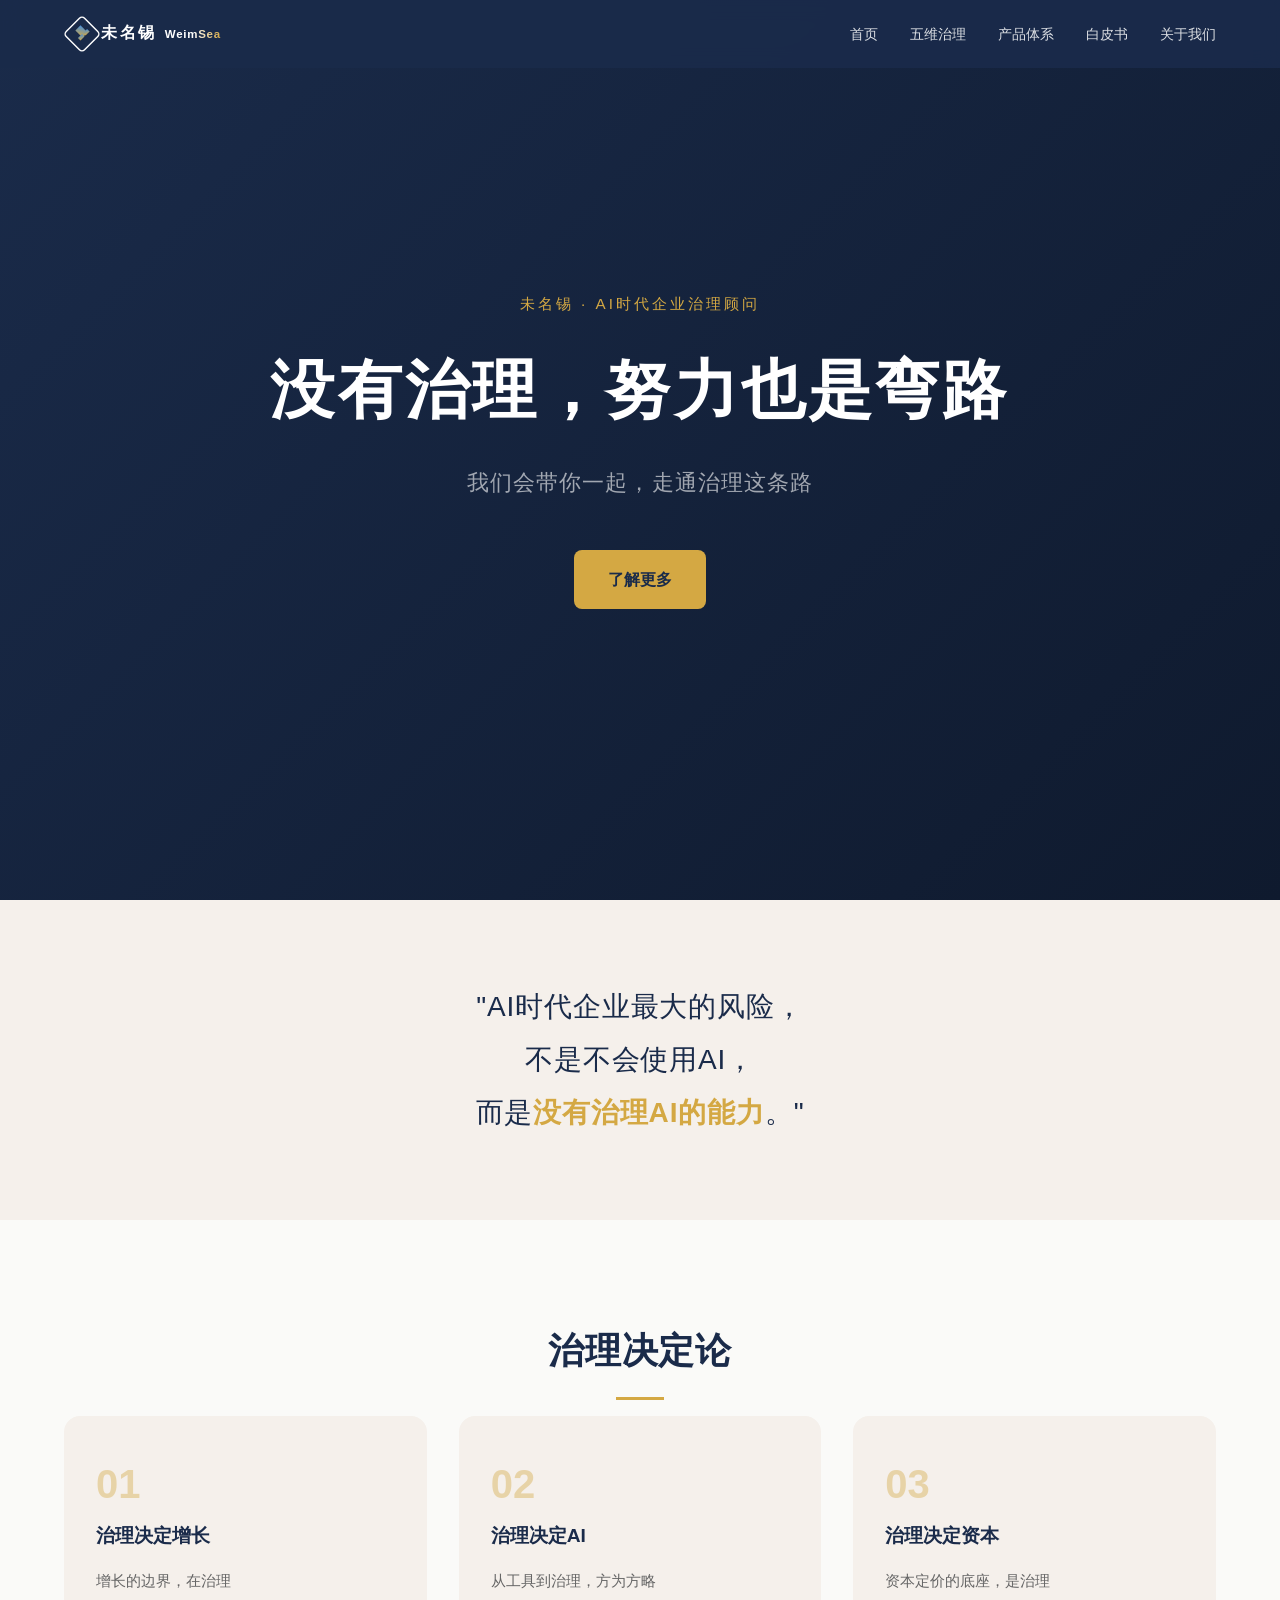
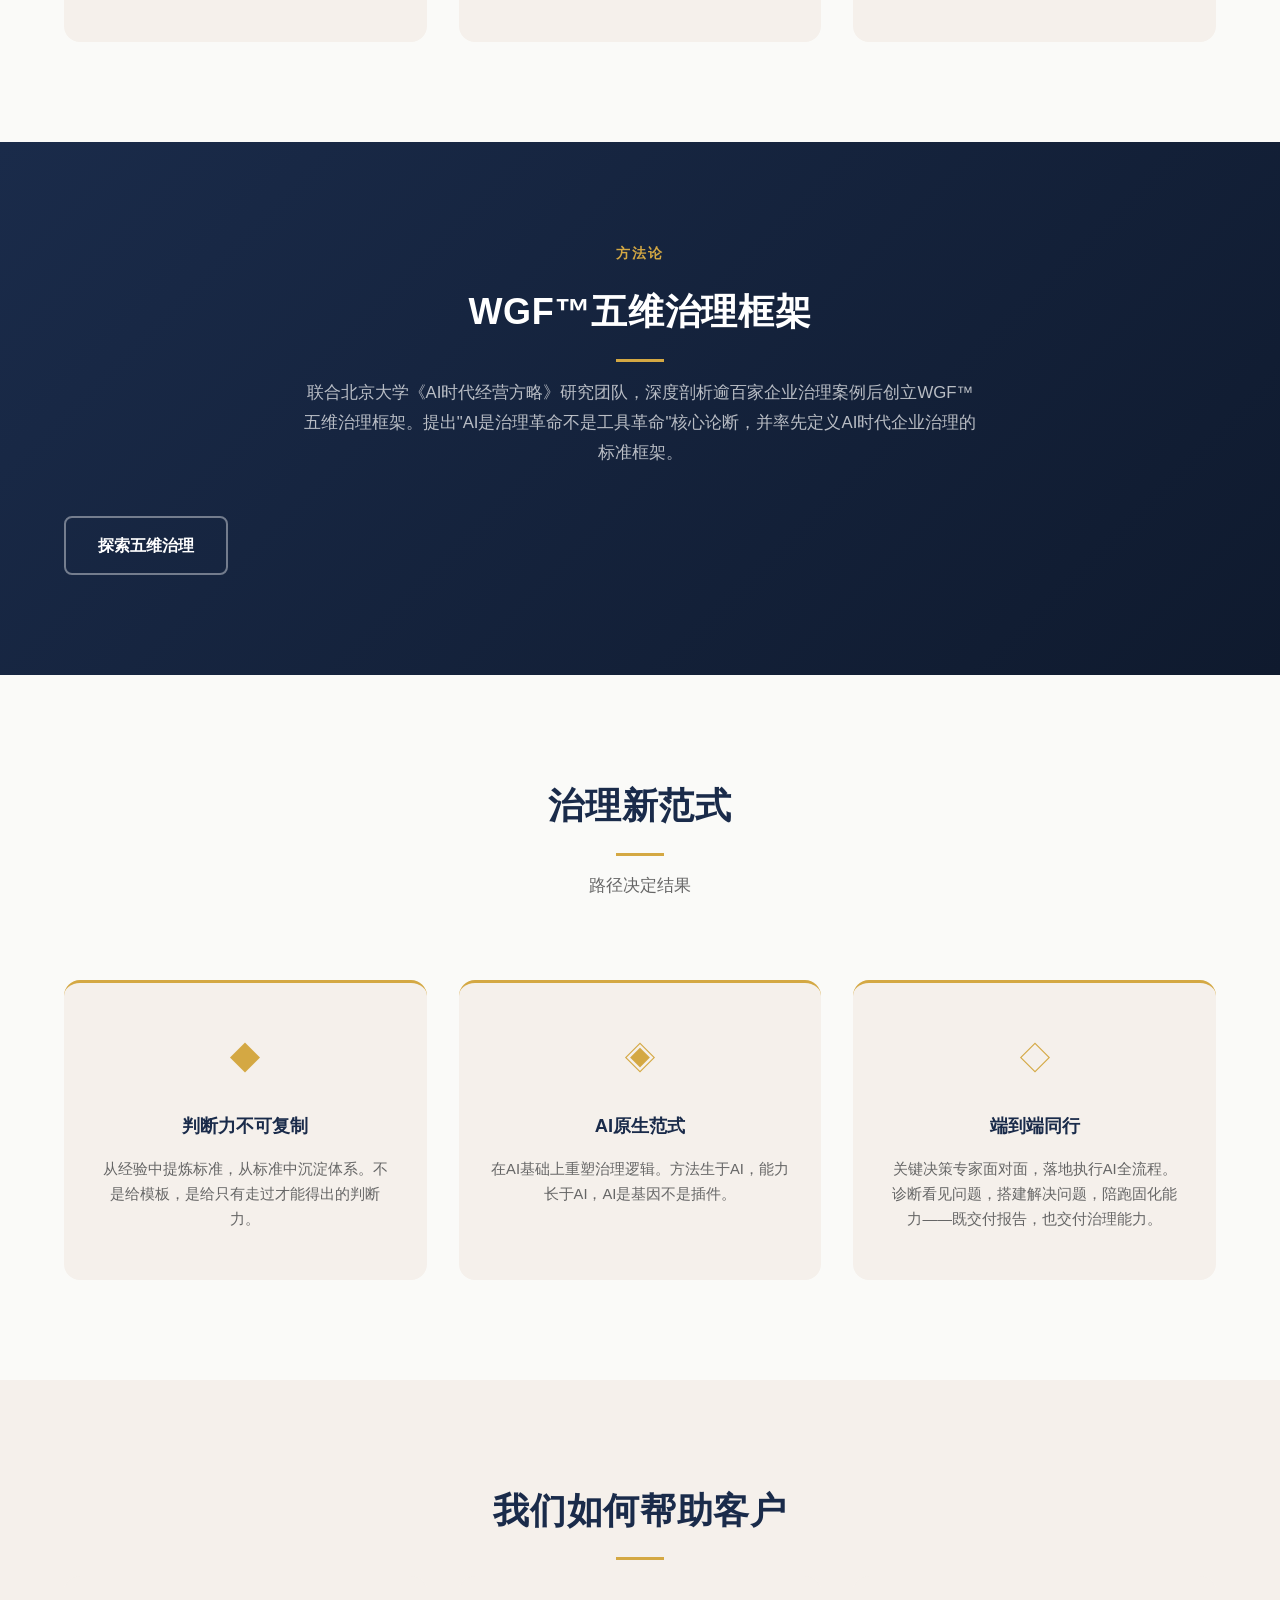
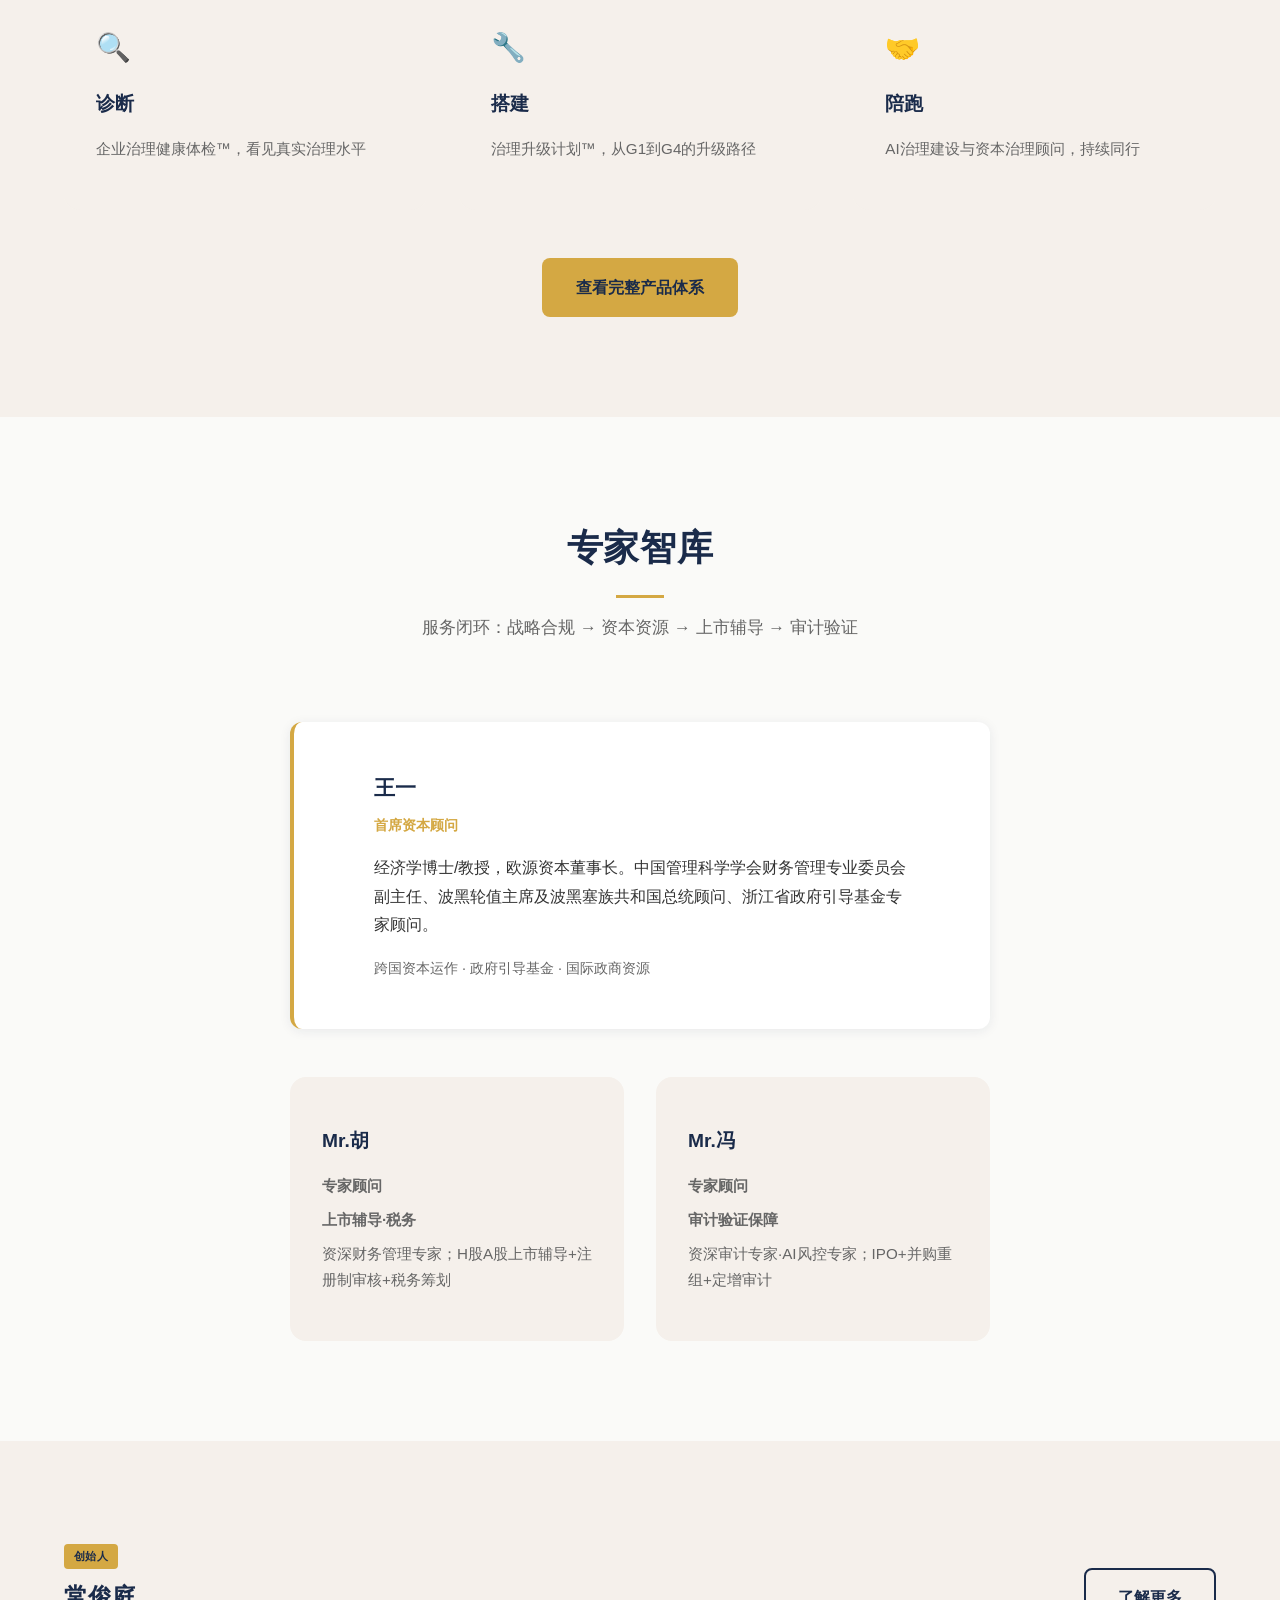
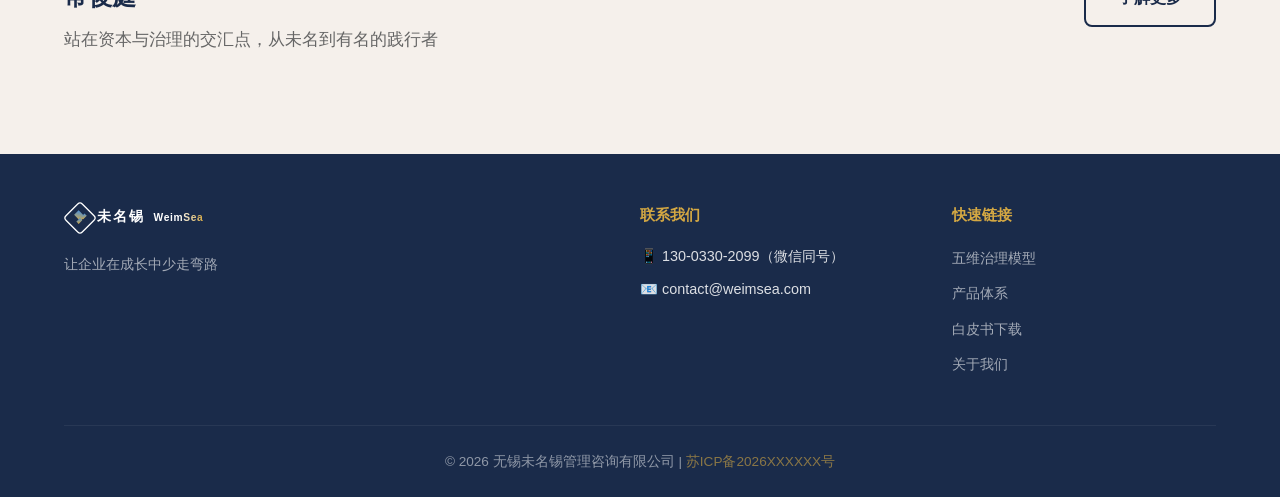
==== index.html @ 220dce6f "治理决定论润色：统一句式 边界在治理/方为方略/底座是治理" ====
<!DOCTYPE html>
<html lang="zh-CN">
<head>
    <meta charset="UTF-8">
    <meta name="viewport" content="width=device-width, initial-scale=1.0">
    <title>未名锡 WeimSea | AI时代企业治理顾问</title>
    <meta name="description" content="未名锡（WeimSea）专注AI时代企业治理，帮助成长型企业从经验驱动走向治理驱动。让企业在成长中少走弯路。">
    <link rel="stylesheet" href="css/style.css">
</head>
<body>
    <!-- 导航栏 -->
    <nav class="navbar">
        <div class="nav-container">
            <a href="index.html" class="logo">
                <img src="images/logo-nav.svg" alt="未名锡 WeimSea" style="height: 36px; width: auto;">
            </a>
            <ul class="nav-links">
                <li><a href="index.html" class="active">首页</a></li>
                <li><a href="wgf.html">五维治理</a></li>
                <li><a href="products.html">产品体系</a></li>
                <li><a href="whitepaper.html">白皮书</a></li>
                <li><a href="about.html">关于我们</a></li>
            </ul>
            <button class="mobile-menu-btn">☰</button>
        </div>
    </nav>

    <!-- 移动端菜单 -->
    <div class="mobile-menu">
        <ul>
            <li><a href="index.html">首页</a></li>
            <li><a href="wgf.html">五维治理</a></li>
            <li><a href="products.html">产品体系</a></li>
            <li><a href="whitepaper.html">白皮书</a></li>
            <li><a href="about.html">关于我们</a></li>
        </ul>
    </div>

    <!-- Hero — 一句话打穿 -->
    <header class="hero">
        <div class="hero-content">
            <p class="hero-eyebrow">未名锡 · AI时代企业治理顾问</p>
            <h1 class="hero-headline">没有治理，努力也是弯路</h1>
            <p class="hero-tagline">我们会带你一起，走通治理这条路</p>
            <div class="hero-cta">
                <a href="about.html" class="btn btn-primary">了解更多</a>
            </div>
        </div>
    </header>

    <!-- 品牌主张 -->
    <section class="mck-section brand-statement-section">
        <div class="container">
            <blockquote class="mck-quote">
                <p>"AI时代企业最大的风险，<br>不是不会使用AI，<br>而是<strong>没有治理AI的能力</strong>。"</p>
            </blockquote>
        </div>
    </section>

    <!-- 治理决定论 — 三张卡片 -->
    <section class="mck-section">
        <div class="container">
            <h2 class="mck-section-title">治理决定论</h2>
            <div class="mck-cards three-col">
                <div class="mck-card">
                    <span class="mck-card-num">01</span>
                    <h3>治理决定增长</h3>
                    <p>增长的边界，在治理</p>
                </div>
                <div class="mck-card">
                    <span class="mck-card-num">02</span>
                    <h3>治理决定AI</h3>
                    <p>从工具到治理，方为方略</p>
                </div>
                <div class="mck-card">
                    <span class="mck-card-num">03</span>
                    <h3>治理决定资本</h3>
                    <p>资本定价的底座，是治理</p>
                </div>
            </div>
        </div>
    </section>

    <!-- WGF方法论 — 核心命题 -->
    <section class="mck-section mck-dark">
        <div class="container">
            <p class="mck-eyebrow">方法论</p>
            <h2 class="mck-section-title light">WGF™五维治理框架</h2>
            <p class="mck-body">联合北京大学《AI时代经营方略》研究团队，深度剖析逾百家企业治理案例后创立WGF™五维治理框架。提出"AI是治理革命不是工具革命"核心论断，并率先定义AI时代企业治理的标准框架。</p>
            <a href="wgf.html" class="btn btn-outline-light">探索五维治理</a>
        </div>
    </section>

    <!-- 差异化 — 为什么是我们 -->
    <section class="mck-section">
        <div class="container">
            <h2 class="mck-section-title">治理新范式</h2>
            <p class="mck-section-sub">路径决定结果</p>
            <div class="mck-cards three-col">
                <div class="mck-card diff-card">
                    <div class="diff-icon">◆</div>
                    <h3>判断力不可复制</h3>
                    <p>从经验中提炼标准，从标准中沉淀体系。不是给模板，是给只有走过才能得出的判断力。</p>
                </div>
                <div class="mck-card diff-card">
                    <div class="diff-icon">◈</div>
                    <h3>AI原生范式</h3>
                    <p>在AI基础上重塑治理逻辑。方法生于AI，能力长于AI，AI是基因不是插件。</p>
                </div>
                <div class="mck-card diff-card">
                    <div class="diff-icon">◇</div>
                    <h3>端到端同行</h3>
                    <p>关键决策专家面对面，落地执行AI全流程。诊断看见问题，搭建解决问题，陪跑固化能力——既交付报告，也交付治理能力。</p>
                </div>
            </div>
        </div>
    </section>

    <!-- 产品体系 — 精简入口 -->
    <section class="mck-section mck-cream">
        <div class="container">
            <h2 class="mck-section-title">我们如何帮助客户</h2>
            <div class="mck-cards three-col">
                <div class="mck-card">
                    <div class="mck-card-icon">🔍</div>
                    <h3>诊断</h3>
                    <p>企业治理健康体检™，看见真实治理水平</p>
                </div>
                <div class="mck-card">
                    <div class="mck-card-icon">🔧</div>
                    <h3>搭建</h3>
                    <p>治理升级计划™，从G1到G4的升级路径</p>
                </div>
                <div class="mck-card">
                    <div class="mck-card-icon">🤝</div>
                    <h3>陪跑</h3>
                    <p>AI治理建设与资本治理顾问，持续同行</p>
                </div>
            </div>
            <div class="mck-cta-row">
                <a href="products.html" class="btn btn-primary">查看完整产品体系</a>
            </div>
        </div>
    </section>

    <!-- 专家智库 -->
    <section class="mck-section">
        <div class="container">
            <h2 class="mck-section-title">专家智库</h2>
            <p class="mck-section-sub">服务闭环：战略合规 → 资本资源 → 上市辅导 → 审计验证</p>

            <!-- 王一 重点展示 -->
            <div class="expert-featured">
                <div class="expert-featured-inner">
                    <h3>王一</h3>
                    <p class="expert-featured-role">首席资本顾问</p>
                    <p class="expert-featured-desc">经济学博士/教授，欧源资本董事长。中国管理科学学会财务管理专业委员会副主任、波黑轮值主席及波黑塞族共和国总统顾问、浙江省政府引导基金专家顾问。</p>
                    <p class="expert-featured-tags">跨国资本运作 · 政府引导基金 · 国际政商资源</p>
                </div>
            </div>

            <!-- 其他专家 -->
            <div class="mck-cards two-col" style="max-width: 700px; margin: 0 auto;">
                <div class="mck-card">
                    <h3>Mr.胡</h3>
                    <p class="expert-role">专家顾问</p>
                    <p><strong>上市辅导·税务</strong></p>
                    <p class="expert-bg">资深财务管理专家；H股A股上市辅导+注册制审核+税务筹划</p>
                </div>
                <div class="mck-card">
                    <h3>Mr.冯</h3>
                    <p class="expert-role">专家顾问</p>
                    <p><strong>审计验证保障</strong></p>
                    <p class="expert-bg">资深审计专家·AI风控专家；IPO+并购重组+定增审计</p>
                </div>
            </div>
        </div>
    </section>

    <!-- 创始人 — 一句话 + CTA -->
    <section class="mck-section founder-strip">
        <div class="container">
            <div class="founder-strip-content">
                <div class="founder-strip-left">
                    <span class="founder-label">创始人</span>
                    <h3>常俊庭</h3>
                    <p class="founder-one-liner">站在资本与治理的交汇点，从未名到有名的践行者</p>
                </div>
                <div class="founder-strip-right">
                    <a href="about.html" class="btn btn-outline">了解更多</a>
                </div>
            </div>
        </div>
    </section>

    <!-- 页脚 -->
    <footer class="footer">
        <div class="container">
            <div class="footer-content">
                <div class="footer-brand">
                    <span class="footer-logo"><img src="images/logo-nav.svg" alt="未名锡 WeimSea" style="height: 32px; width: auto;"></span>
                    <p>让企业在成长中少走弯路</p>
                </div>
                <div class="footer-contact">
                    <h4>联系我们</h4>
                    <p>📱 130-0330-2099（微信同号）</p>
                    <p>📧 contact@weimsea.com</p>
                </div>
                <div class="footer-links">
                    <h4>快速链接</h4>
                    <ul>
                        <li><a href="wgf.html">五维治理模型</a></li>
                        <li><a href="products.html">产品体系</a></li>
                        <li><a href="whitepaper.html">白皮书下载</a></li>
                        <li><a href="about.html">关于我们</a></li>
                    </ul>
                </div>
            </div>
            <div class="footer-bottom">
                <p>© 2026 无锡未名锡管理咨询有限公司 | <a href="https://beian.miit.gov.cn" target="_blank">苏ICP备2026XXXXXX号</a></p>
            </div>
        </div>
    </footer>

    <script src="js/main.js"></script>
</body>
</html>
---- css/style.css ----
/* ============================================
   未名锡官网 - 极简品牌站样式表
   品牌色系：深海军蓝(#1A2B4A) + 米白(#F5F0EB) + 金色(#D4A843)
   ============================================ */

/* CSS变量 */
:root {
    --color-navy: #1A2B4A;
    --color-navy-light: #2a3f66;
    --color-navy-dark: #0f1a2e;
    --color-cream: #F5F0EB;
    --color-gold: #D4A843;
    --color-gold-light: #e6c77a;
    --color-text: #333333;
    --color-text-light: #666666;
    --color-white: #ffffff;
    --color-bg: #FAFAF8;
    
    --font-cn: "PingFang SC", "Microsoft YaHei", "Helvetica Neue", sans-serif;
    --font-en: "Inter", "Helvetica Neue", Arial, sans-serif;
    
    --spacing-xs: 0.5rem;
    --spacing-sm: 1rem;
    --spacing-md: 1.5rem;
    --spacing-lg: 2rem;
    --spacing-xl: 3rem;
    --spacing-xxl: 5rem;
    
    --border-radius: 8px;
    --border-radius-lg: 16px;
    --shadow-sm: 0 2px 8px rgba(26, 43, 74, 0.08);
    --shadow-md: 0 4px 16px rgba(26, 43, 74, 0.12);
    --shadow-lg: 0 8px 32px rgba(26, 43, 74, 0.16);
    
    --transition: all 0.3s ease;
}

/* 重置与基础 */
* {
    margin: 0;
    padding: 0;
    box-sizing: border-box;
}

html {
    scroll-behavior: smooth;
}

body {
    font-family: var(--font-cn);
    font-size: 16px;
    line-height: 1.7;
    color: var(--color-text);
    background-color: var(--color-bg);
}

a {
    text-decoration: none;
    color: inherit;
    transition: var(--transition);
}

ul {
    list-style: none;
}

img {
    max-width: 100%;
    height: auto;
}

/* 容器 */
.container {
    max-width: 1200px;
    margin: 0 auto;
    padding: 0 var(--spacing-md);
}

/* 导航栏 */
.navbar {
    position: fixed;
    top: 0;
    left: 0;
    right: 0;
    background: rgba(26, 43, 74, 0.95);
    backdrop-filter: blur(10px);
    z-index: 1000;
    padding: var(--spacing-sm) 0;
}

.nav-container {
    max-width: 1200px;
    margin: 0 auto;
    padding: 0 var(--spacing-md);
    display: flex;
    justify-content: space-between;
    align-items: center;
}

.logo {
    display: flex;
    flex-direction: column;
    line-height: 1.2;
}

.logo-cn {
    font-size: 1.25rem;
    font-weight: 700;
    color: var(--color-white);
    letter-spacing: 0.05em;
}

.logo-en {
    font-size: 0.7rem;
    font-weight: 500;
    color: var(--color-gold);
    letter-spacing: 0.15em;
    text-transform: uppercase;
}

.nav-links {
    display: flex;
    gap: var(--spacing-lg);
}

.nav-links a {
    color: rgba(255, 255, 255, 0.85);
    font-size: 0.9rem;
    font-weight: 500;
    padding: var(--spacing-xs) 0;
    position: relative;
}

.nav-links a::after {
    content: '';
    position: absolute;
    bottom: 0;
    left: 0;
    width: 0;
    height: 2px;
    background: var(--color-gold);
    transition: var(--transition);
}

.nav-links a:hover::after,
.nav-links a.active::after {
    width: 100%;
}

.nav-links a:hover,
.nav-links a.active {
    color: var(--color-white);
}

.mobile-menu-btn {
    display: none;
    background: none;
    border: none;
    color: var(--color-white);
    font-size: 1.5rem;
    cursor: pointer;
}

.mobile-menu {
    display: none;
    position: fixed;
    top: 60px;
    left: 0;
    right: 0;
    background: var(--color-navy);
    padding: var(--spacing-md);
    z-index: 999;
}

.mobile-menu.active {
    display: block;
}

.mobile-menu ul {
    display: flex;
    flex-direction: column;
    gap: var(--spacing-sm);
}

.mobile-menu a {
    color: var(--color-white);
    padding: var(--spacing-sm);
    display: block;
}

/* Hero Section */
.hero {
    min-height: 100vh;
    background: linear-gradient(135deg, var(--color-navy) 0%, var(--color-navy-dark) 100%);
    display: flex;
    align-items: center;
    justify-content: center;
    position: relative;
    overflow: hidden;
    padding: 120px var(--spacing-md) var(--spacing-xxl);
}

.hero-content {
    text-align: center;
    max-width: 800px;
    position: relative;
    z-index: 2;
}

.hero-title {
    margin-bottom: var(--spacing-md);
}

.brand-highlight {
    display: block;
    font-size: clamp(3rem, 8vw, 5rem);
    font-weight: 700;
    color: var(--color-white);
    letter-spacing: 0.1em;
    margin-bottom: var(--spacing-xs);
}

.brand-slogan {
    display: block;
    font-size: clamp(1rem, 3vw, 1.5rem);
    font-weight: 400;
    color: var(--color-gold);
    letter-spacing: 0.3em;
}

.hero-subtitle {
    font-size: clamp(1.25rem, 4vw, 2rem);
    color: var(--color-white);
    margin-bottom: var(--spacing-sm);
    font-weight: 300;
    letter-spacing: 0.1em;
}

.hero-desc {
    font-size: 1.1rem;
    color: rgba(255, 255, 255, 0.7);
    margin-bottom: var(--spacing-xl);
}

.hero-cta {
    display: flex;
    gap: var(--spacing-md);
    justify-content: center;
    flex-wrap: wrap;
}

.hero-decoration {
    position: absolute;
    top: 0;
    left: 0;
    right: 0;
    bottom: 0;
    overflow: hidden;
    z-index: 1;
}

.hexagon {
    position: absolute;
    width: 300px;
    height: 300px;
    background: linear-gradient(135deg, rgba(212, 168, 67, 0.1) 0%, rgba(212, 168, 67, 0.02) 100%);
    clip-path: polygon(50% 0%, 100% 25%, 100% 75%, 50% 100%, 0% 75%, 0% 25%);
    animation: float 20s ease-in-out infinite;
}

.hexagon:nth-child(1) {
    top: 10%;
    left: -10%;
    animation-delay: 0s;
}

.hexagon:nth-child(2) {
    top: 60%;
    right: -5%;
    animation-delay: -7s;
    width: 200px;
    height: 200px;
}

.hexagon:nth-child(3) {
    bottom: 10%;
    left: 30%;
    animation-delay: -14s;
    width: 150px;
    height: 150px;
}

@keyframes float {
    0%, 100% { transform: translateY(0) rotate(0deg); }
    50% { transform: translateY(-30px) rotate(5deg); }
}

/* 按钮 */
.btn {
    display: inline-block;
    padding: 0.875rem 2rem;
    font-size: 1rem;
    font-weight: 600;
    border-radius: var(--border-radius);
    cursor: pointer;
    transition: var(--transition);
    border: 2px solid transparent;
}

.btn-primary {
    background: var(--color-gold);
    color: var(--color-navy);
}

.btn-primary:hover {
    background: var(--color-gold-light);
    transform: translateY(-2px);
    box-shadow: var(--shadow-md);
}

.btn-secondary {
    background: transparent;
    color: var(--color-white);
    border-color: rgba(255, 255, 255, 0.5);
}

.btn-secondary:hover {
    border-color: var(--color-white);
    background: rgba(255, 255, 255, 0.1);
}

.btn-outline {
    background: transparent;
    color: var(--color-navy);
    border-color: var(--color-navy);
}

.btn-outline:hover {
    background: var(--color-navy);
    color: var(--color-white);
}

.btn-gold {
    background: var(--color-gold);
    color: var(--color-navy);
}

.btn-gold:hover {
    background: var(--color-gold-light);
}

/* 通用区块标题 */
.section-title {
    font-size: clamp(1.5rem, 4vw, 2.25rem);
    font-weight: 700;
    color: var(--color-navy);
    text-align: center;
    margin-bottom: var(--spacing-sm);
    position: relative;
}

.section-title::after {
    content: '';
    display: block;
    width: 60px;
    height: 3px;
    background: var(--color-gold);
    margin: var(--spacing-sm) auto;
}

.section-subtitle {
    text-align: center;
    color: var(--color-text-light);
    margin-bottom: var(--spacing-xl);
    font-size: 1.1rem;
}

/* 核心洞察 */
.core-insights {
    padding: var(--spacing-xxl) 0;
    background: var(--color-white);
}

.insights-grid {
    display: grid;
    grid-template-columns: repeat(auto-fit, minmax(260px, 1fr));
    gap: var(--spacing-lg);
    margin-top: var(--spacing-xl);
}

.insight-card {
    background: var(--color-cream);
    padding: var(--spacing-lg);
    border-radius: var(--border-radius-lg);
    transition: var(--transition);
}

.insight-card:hover {
    transform: translateY(-5px);
    box-shadow: var(--shadow-md);
}

.insight-number {
    font-size: 2.5rem;
    font-weight: 700;
    color: var(--color-gold);
    opacity: 0.5;
    margin-bottom: var(--spacing-sm);
}

.insight-card h3 {
    font-size: 1.1rem;
    color: var(--color-navy);
    margin-bottom: var(--spacing-xs);
}

.insight-card p {
    color: var(--color-text-light);
    font-size: 0.95rem;
}

.insight-card strong {
    color: var(--color-navy);
}

/* 专家智库卡片样式 */
.insight-card .insight-number {
    font-size: 1.5rem;
    font-weight: 700;
    color: var(--color-gold);
    opacity: 1;
    margin-bottom: var(--spacing-xs);
}

.insight-card .expert-role {
    color: var(--color-gold);
    font-size: 0.85rem;
    font-weight: 600;
    margin-bottom: var(--spacing-xs);
}

.insight-card .expert-desc {
    font-size: 0.9rem;
    color: var(--color-text);
    margin-bottom: var(--spacing-sm);
}

.insight-card .expert-bg {
    font-size: 0.8rem;
    color: var(--color-text-light);
    line-height: 1.6;
}

/* 治理决定论 */
.governance-impact {
    padding: var(--spacing-xxl) 0;
    background: linear-gradient(135deg, var(--color-navy) 0%, var(--color-navy-dark) 100%);
}

.governance-impact .section-title {
    color: var(--color-white);
}

.governance-impact .section-title::after {
    background: var(--color-gold);
}

.impact-list {
    display: flex;
    flex-direction: column;
    gap: var(--spacing-lg);
    max-width: 700px;
    margin: var(--spacing-xl) auto 0;
}

.impact-item {
    display: flex;
    align-items: flex-start;
    gap: var(--spacing-md);
    background: rgba(255, 255, 255, 0.05);
    padding: var(--spacing-lg);
    border-radius: var(--border-radius);
    border-left: 4px solid var(--color-gold);
}

.impact-icon {
    font-size: 2rem;
    flex-shrink: 0;
}

.impact-text h3 {
    font-size: 1.2rem;
    color: var(--color-white);
    margin-bottom: var(--spacing-xs);
}

.impact-text p {
    color: rgba(255, 255, 255, 0.7);
    font-size: 0.95rem;
}

/* 品牌主张 */
.brand-statement {
    padding: var(--spacing-xxl) 0;
    background: var(--color-cream);
}

.brand-statement blockquote {
    text-align: center;
    max-width: 700px;
    margin: 0 auto;
}

.brand-statement blockquote p {
    font-size: clamp(1.25rem, 3vw, 1.75rem);
    color: var(--color-navy);
    line-height: 1.8;
}

.brand-statement blockquote strong {
    color: var(--color-gold);
}

/* 产品预览 */
.product-preview {
    padding: var(--spacing-xxl) 0;
    background: var(--color-white);
}

.product-flow {
    display: flex;
    align-items: center;
    justify-content: center;
    gap: var(--spacing-sm);
    flex-wrap: wrap;
    margin-bottom: var(--spacing-lg);
}

.flow-item {
    background: var(--color-cream);
    padding: var(--spacing-md);
    border-radius: var(--border-radius);
    text-align: center;
    min-width: 140px;
    transition: var(--transition);
}

.flow-item:hover {
    transform: translateY(-3px);
    box-shadow: var(--shadow-sm);
}

.flow-icon {
    font-size: 1.5rem;
    margin-bottom: var(--spacing-xs);
}

.flow-item h4 {
    font-size: 0.85rem;
    color: var(--color-navy);
    margin-bottom: var(--spacing-xs);
    font-weight: 600;
}

.flow-item p {
    font-size: 0.75rem;
    color: var(--color-text-light);
}

.flow-arrow {
    color: var(--color-gold);
    font-size: 1.5rem;
    font-weight: bold;
}

.flow-note {
    text-align: center;
    margin-bottom: var(--spacing-lg);
    color: var(--color-text-light);
}

.flow-note strong {
    color: var(--color-navy);
}

.cta-center {
    text-align: center;
}

/* 创始人预览 */
.founder-preview {
    padding: var(--spacing-xxl) 0;
    background: var(--color-bg);
}

.founder-card {
    background: var(--color-white);
    border-radius: var(--border-radius-lg);
    padding: var(--spacing-xl);
    display: grid;
    grid-template-columns: 1fr auto;
    gap: var(--spacing-xl);
    align-items: center;
    box-shadow: var(--shadow-md);
}

.founder-label {
    display: inline-block;
    background: var(--color-gold);
    color: var(--color-navy);
    padding: 0.25rem 0.75rem;
    border-radius: 4px;
    font-size: 0.75rem;
    font-weight: 600;
    text-transform: uppercase;
    letter-spacing: 0.05em;
    margin-bottom: var(--spacing-sm);
}

.founder-info h3 {
    font-size: 1.5rem;
    color: var(--color-navy);
    margin-bottom: var(--spacing-xs);
}

.founder-title {
    color: var(--color-text-light);
    font-size: 0.95rem;
    margin-bottom: var(--spacing-sm);
}

.founder-desc {
    color: var(--color-text);
    font-size: 0.95rem;
    margin-bottom: var(--spacing-md);
    max-width: 600px;
}

.founder-credentials {
    display: flex;
    gap: var(--spacing-md);
    flex-wrap: wrap;
}

.founder-credentials li {
    font-size: 0.85rem;
    color: var(--color-text-light);
    padding-left: 1.25rem;
    position: relative;
}

.founder-credentials li::before {
    content: '✓';
    position: absolute;
    left: 0;
    color: var(--color-gold);
    font-weight: bold;
}

.founder-cta {
    display: flex;
    flex-direction: column;
    gap: var(--spacing-sm);
}

/* 页脚 */
.footer {
    background: var(--color-navy);
    color: rgba(255, 255, 255, 0.85);
    padding: var(--spacing-xl) 0 var(--spacing-md);
}

.footer-content {
    display: grid;
    grid-template-columns: 2fr 1fr 1fr;
    gap: var(--spacing-xl);
    margin-bottom: var(--spacing-xl);
}

.footer-logo {
    font-size: 1.25rem;
    font-weight: 700;
    color: var(--color-white);
    display: block;
    margin-bottom: var(--spacing-xs);
}

.footer-brand p {
    font-size: 0.9rem;
    opacity: 0.7;
}

.footer-contact h4,
.footer-links h4 {
    color: var(--color-gold);
    margin-bottom: var(--spacing-sm);
    font-size: 0.95rem;
}

.footer-contact p {
    font-size: 0.9rem;
    margin-bottom: var(--spacing-xs);
}

.footer-links ul {
    display: flex;
    flex-direction: column;
    gap: var(--spacing-xs);
}

.footer-links a {
    font-size: 0.9rem;
    opacity: 0.7;
}

.footer-links a:hover {
    opacity: 1;
    color: var(--color-gold);
}

.footer-bottom {
    border-top: 1px solid rgba(255, 255, 255, 0.1);
    padding-top: var(--spacing-md);
    text-align: center;
    font-size: 0.85rem;
    opacity: 0.6;
}

.footer-bottom a {
    color: var(--color-gold);
}

/* ============================================
   WGF五维治理页面
   ============================================ */
.page-header {
    background: linear-gradient(135deg, var(--color-navy) 0%, var(--color-navy-dark) 100%);
    padding: 140px 0 var(--spacing-xxl);
    text-align: center;
}

.page-header h1 {
    font-size: clamp(2rem, 5vw, 3rem);
    color: var(--color-white);
    margin-bottom: var(--spacing-sm);
}

.page-header p {
    color: rgba(255, 255, 255, 0.7);
    font-size: 1.1rem;
}

.wgf-section {
    padding: var(--spacing-xxl) 0;
}

.wgf-section:nth-child(even) {
    background: var(--color-white);
}

.wgf-grid {
    display: grid;
    grid-template-columns: repeat(auto-fit, minmax(300px, 1fr));
    gap: var(--spacing-lg);
    margin-top: var(--spacing-xl);
}

.wgf-card {
    background: var(--color-cream);
    border-radius: var(--border-radius-lg);
    padding: var(--spacing-lg);
    border-left: 5px solid var(--color-gold);
}

.wgf-card h3 {
    color: var(--color-navy);
    font-size: 1.25rem;
    margin-bottom: var(--spacing-sm);
    display: flex;
    align-items: center;
    gap: var(--spacing-sm);
}

.wgf-card h3 .wgf-level {
    background: var(--color-gold);
    color: var(--color-navy);
    padding: 0.25rem 0.5rem;
    border-radius: 4px;
    font-size: 0.75rem;
}

.wgf-card .wgf-desc {
    color: var(--color-text);
    margin-bottom: var(--spacing-md);
}

.wgf-card .wgf-items {
    display: flex;
    flex-wrap: wrap;
    gap: var(--spacing-xs);
}

.wgf-card .wgf-items span {
    background: rgba(26, 43, 74, 0.08);
    color: var(--color-navy);
    padding: 0.25rem 0.75rem;
    border-radius: 20px;
    font-size: 0.8rem;
}

.wgf-card .wgf-weight {
    margin-top: var(--spacing-md);
    padding-top: var(--spacing-sm);
    border-top: 1px solid rgba(26, 43, 74, 0.1);
    color: var(--color-gold);
    font-size: 0.85rem;
    font-weight: 600;
    text-align: right;
}

/* 成熟度模型 */
.maturity-section {
    background: var(--color-navy);
    padding: var(--spacing-xxl) 0;
}

.maturity-section .section-title {
    color: var(--color-white);
}

.maturity-grid {
    display: grid;
    grid-template-columns: repeat(auto-fit, minmax(240px, 1fr));
    gap: var(--spacing-md);
    margin-top: var(--spacing-xl);
}

.maturity-card {
    background: rgba(255, 255, 255, 0.05);
    padding: var(--spacing-lg);
    border-radius: var(--border-radius);
    text-align: center;
    border: 1px solid rgba(255, 255, 255, 0.1);
    transition: var(--transition);
}

.maturity-card:hover {
    background: rgba(255, 255, 255, 0.1);
    border-color: var(--color-gold);
}

.maturity-level {
    font-size: 2rem;
    font-weight: 700;
    color: var(--color-gold);
    margin-bottom: var(--spacing-xs);
}

.maturity-name {
    font-size: 1.1rem;
    color: var(--color-white);
    margin-bottom: var(--spacing-sm);
}

.maturity-desc {
    font-size: 0.85rem;
    color: rgba(255, 255, 255, 0.6);
}

/* ============================================
   产品体系页面
   ============================================ */
.products-section {
    padding: var(--spacing-xxl) 0;
}

.product-list {
    display: flex;
    flex-direction: column;
    gap: var(--spacing-lg);
    margin-top: var(--spacing-xl);
}

.product-item {
    background: var(--color-white);
    border-radius: var(--border-radius-lg);
    padding: var(--spacing-lg);
    display: grid;
    grid-template-columns: auto 1fr auto;
    gap: var(--spacing-lg);
    align-items: center;
    box-shadow: var(--shadow-sm);
    transition: var(--transition);
}

.product-item:hover {
    box-shadow: var(--shadow-md);
    transform: translateX(5px);
}

.product-icon {
    width: 60px;
    height: 60px;
    background: var(--color-cream);
    border-radius: var(--border-radius);
    display: flex;
    align-items: center;
    justify-content: center;
    font-size: 1.75rem;
}

.product-info h3 {
    color: var(--color-navy);
    font-size: 1.2rem;
    margin-bottom: var(--spacing-xs);
}

.product-info h3 .product-badge {
    background: var(--color-gold);
    color: var(--color-navy);
    padding: 0.15rem 0.5rem;
    border-radius: 4px;
    font-size: 0.7rem;
    margin-left: var(--spacing-xs);
    font-weight: 600;
}

.product-info p {
    color: var(--color-text-light);
    font-size: 0.95rem;
    margin-bottom: var(--spacing-xs);
}

.product-info .product-features {
    display: flex;
    gap: var(--spacing-md);
    flex-wrap: wrap;
}

.product-info .product-features span {
    font-size: 0.8rem;
    color: var(--color-text);
}

.product-price {
    text-align: right;
}

.product-price .price {
    font-size: 1.5rem;
    font-weight: 700;
    color: var(--color-navy);
}

.product-price .price-unit {
    font-size: 0.85rem;
    color: var(--color-text-light);
}

.product-cta {
    grid-column: 1 / -1;
    display: flex;
    justify-content: center;
    gap: var(--spacing-md);
    padding-top: var(--spacing-md);
    border-top: 1px solid var(--color-cream);
}

/* ============================================
   白皮书页面
   ============================================ */
.whitepaper-section {
    padding: var(--spacing-xxl) 0;
}

.whitepaper-list {
    display: grid;
    grid-template-columns: repeat(auto-fit, minmax(320px, 1fr));
    gap: var(--spacing-lg);
    margin-top: var(--spacing-xl);
}

.whitepaper-card {
    background: var(--color-white);
    border-radius: var(--border-radius-lg);
    overflow: hidden;
    box-shadow: var(--shadow-md);
    transition: var(--transition);
}

.whitepaper-card:hover {
    transform: translateY(-5px);
    box-shadow: var(--shadow-lg);
}

.whitepaper-cover {
    background: linear-gradient(135deg, var(--color-navy) 0%, var(--color-navy-dark) 100%);
    padding: var(--spacing-xl);
    text-align: center;
    min-height: 180px;
    display: flex;
    flex-direction: column;
    justify-content: center;
}

.whitepaper-cover h3 {
    color: var(--color-white);
    font-size: 1.25rem;
    margin-bottom: var(--spacing-xs);
}

.whitepaper-cover p {
    color: rgba(255, 255, 255, 0.7);
    font-size: 0.9rem;
}

.whitepaper-badge {
    background: var(--color-gold);
    color: var(--color-navy);
    padding: 0.25rem 0.75rem;
    border-radius: 4px;
    font-size: 0.75rem;
    font-weight: 600;
    display: inline-block;
    margin-bottom: var(--spacing-sm);
    align-self: center;
}

.whitepaper-content {
    padding: var(--spacing-lg);
}

.whitepaper-content p {
    color: var(--color-text-light);
    font-size: 0.9rem;
    margin-bottom: var(--spacing-md);
}

.whitepaper-download {
    display: flex;
    align-items: center;
    gap: var(--spacing-sm);
}

.download-btn {
    flex: 1;
    background: var(--color-navy);
    color: var(--color-white);
    padding: 0.75rem 1.5rem;
    border-radius: var(--border-radius);
    text-align: center;
    font-weight: 600;
    transition: var(--transition);
}

.download-btn:hover {
    background: var(--color-navy-light);
}

/* 联系表单 */
.contact-form-section {
    background: var(--color-cream);
    padding: var(--spacing-xxl) 0;
}

.form-card {
    background: var(--color-white);
    border-radius: var(--border-radius-lg);
    padding: var(--spacing-xl);
    max-width: 600px;
    margin: 0 auto;
    box-shadow: var(--shadow-md);
}

.form-card h3 {
    text-align: center;
    color: var(--color-navy);
    margin-bottom: var(--spacing-lg);
}

.form-group {
    margin-bottom: var(--spacing-md);
}

.form-group label {
    display: block;
    margin-bottom: var(--spacing-xs);
    color: var(--color-text);
    font-weight: 500;
}

.form-group input,
.form-group textarea {
    width: 100%;
    padding: 0.875rem;
    border: 1px solid #ddd;
    border-radius: var(--border-radius);
    font-size: 1rem;
    font-family: inherit;
    transition: var(--transition);
}

.form-group input:focus,
.form-group textarea:focus {
    outline: none;
    border-color: var(--color-gold);
    box-shadow: 0 0 0 3px rgba(212, 168, 67, 0.2);
}

.form-group textarea {
    resize: vertical;
    min-height: 120px;
}

.form-submit {
    width: 100%;
    margin-top: var(--spacing-sm);
}

/* ============================================
   关于页面
   ============================================ */
.founder-detail {
    padding: var(--spacing-xxl) 0;
}

.founder-profile {
    background: var(--color-white);
    border-radius: var(--border-radius-lg);
    padding: var(--spacing-xl);
    display: grid;
    grid-template-columns: 1fr 2fr;
    gap: var(--spacing-xl);
    align-items: start;
    box-shadow: var(--shadow-md);
}

.founder-avatar {
    background: linear-gradient(135deg, var(--color-navy) 0%, var(--color-navy-dark) 100%);
    border-radius: var(--border-radius);
    padding: var(--spacing-xl);
    text-align: center;
}

.founder-avatar .avatar-icon {
    font-size: 4rem;
    margin-bottom: var(--spacing-sm);
}

.founder-avatar h3 {
    color: var(--color-white);
    margin-bottom: var(--spacing-xs);
}

.founder-avatar p {
    color: rgba(255, 255, 255, 0.7);
    font-size: 0.9rem;
}

.founder-detail-info h2 {
    color: var(--color-navy);
    font-size: 1.75rem;
    margin-bottom: var(--spacing-sm);
}

.founder-detail-info .detail-subtitle {
    color: var(--color-gold);
    font-size: 1rem;
    margin-bottom: var(--spacing-md);
}

.founder-bio {
    color: var(--color-text);
    margin-bottom: var(--spacing-lg);
    line-height: 1.8;
}

.credentials-list {
    display: grid;
    grid-template-columns: repeat(auto-fit, minmax(200px, 1fr));
    gap: var(--spacing-sm);
    margin-bottom: var(--spacing-lg);
}

.credential-item {
    background: var(--color-cream);
    padding: var(--spacing-sm);
    border-radius: var(--border-radius);
    display: flex;
    align-items: center;
    gap: var(--spacing-sm);
}

.credential-item span:first-child {
    font-size: 1.25rem;
}

.credential-item span:last-child {
    font-size: 0.9rem;
    color: var(--color-text);
}

.project-tags {
    display: flex;
    flex-wrap: wrap;
    gap: var(--spacing-xs);
}

.project-tags span {
    background: var(--color-navy);
    color: var(--color-white);
    padding: 0.5rem 1rem;
    border-radius: 20px;
    font-size: 0.85rem;
}

.contact-buttons {
    display: flex;
    gap: var(--spacing-md);
    margin-top: var(--spacing-lg);
}

/* 响应式 */
@media (max-width: 768px) {
    .nav-links {
        display: none;
    }
    
    .mobile-menu-btn {
        display: block;
    }
    
    .hero {
        padding-top: 100px;
    }
    
    .hero-cta {
        flex-direction: column;
        align-items: center;
    }
    
    .footer-content {
        grid-template-columns: 1fr;
        text-align: center;
    }
    
    .founder-card {
        grid-template-columns: 1fr;
    }
    
    .founder-cta {
        flex-direction: row;
        justify-content: center;
    }
    
    .product-item {
        grid-template-columns: 1fr;
    }
    
    .product-price {
        text-align: left;
    }
    
    .founder-profile {
        grid-template-columns: 1fr;
    }
    
    .contact-buttons {
        flex-direction: column;
    }
    
    .product-flow {
        flex-direction: column;
    }
    
    .flow-arrow {
        transform: rotate(90deg);
    }
}

/* ===== 品牌故事 ===== */
.brand-story {
    padding: var(--spacing-xxl) 0;
    background: var(--color-cream);
}

.brand-story-content {
    display: grid;
    grid-template-columns: repeat(3, 1fr);
    gap: var(--spacing-xl);
    margin-top: var(--spacing-xl);
}

.story-block {
    background: var(--color-white);
    border-radius: 12px;
    padding: var(--spacing-xl);
    box-shadow: 0 2px 16px rgba(26,43,74,0.06);
    border-top: 3px solid var(--color-gold);
    transition: transform 0.3s ease, box-shadow 0.3s ease;
}

.story-block:hover {
    transform: translateY(-4px);
    box-shadow: 0 8px 32px rgba(26,43,74,0.1);
}

.story-block h3 {
    font-size: 1.8rem;
    color: var(--color-navy);
    margin-bottom: var(--spacing-md);
    font-family: "Noto Serif SC", "STSong", serif;
    letter-spacing: 0.1em;
}

.story-block p {
    color: var(--color-text);
    line-height: 1.9;
    font-size: 0.95rem;
}

@media (max-width: 768px) {
    .brand-story-content {
        grid-template-columns: 1fr;
    }
}

/* ===== 使命愿景价值观 ===== */
.mvv-section {
    padding: var(--spacing-xxl) 0;
    background: var(--color-navy);
}

.mvv-grid {
    display: grid;
    grid-template-columns: 1fr 1fr 1fr;
    gap: var(--spacing-xl);
}

.mvv-card {
    background: rgba(255,255,255,0.06);
    border: 1px solid rgba(255,255,255,0.12);
    border-radius: 12px;
    padding: var(--spacing-xl);
    text-align: center;
    transition: transform 0.3s ease;
}

.mvv-card:hover {
    transform: translateY(-4px);
}

.mvv-label {
    display: inline-block;
    font-size: 0.75rem;
    text-transform: uppercase;
    letter-spacing: 0.15em;
    color: var(--color-gold);
    border: 1px solid var(--color-gold);
    border-radius: 20px;
    padding: 2px 14px;
    margin-bottom: var(--spacing-md);
}

.mvv-card h3 {
    color: var(--color-white);
    font-size: 1.25rem;
    margin-bottom: var(--spacing-sm);
    line-height: 1.5;
}

.mvv-card > p {
    color: rgba(255,255,255,0.6);
    font-size: 0.9rem;
    line-height: 1.6;
}

.values-list {
    text-align: left;
    margin-top: var(--spacing-md);
}

.value-item {
    display: flex;
    align-items: baseline;
    gap: var(--spacing-sm);
    padding: var(--spacing-xs) 0;
    border-bottom: 1px solid rgba(255,255,255,0.06);
}

.value-item:last-child {
    border-bottom: none;
}

.value-item strong {
    color: var(--color-gold);
    font-size: 0.9rem;
    white-space: nowrap;
}

.value-item span {
    color: rgba(255,255,255,0.65);
    font-size: 0.8rem;
    line-height: 1.5;
}

@media (max-width: 768px) {
    .mvv-grid {
        grid-template-columns: 1fr;
    }
}

/* ===== 品牌定位增强 ===== */
.brand-slogan {
    text-align: center;
    font-size: 1.3rem;
    color: var(--color-gold);
    margin-top: var(--spacing-md);
    letter-spacing: 0.08em;
    font-family: "Noto Serif SC", "STSong", serif;
}

.brand-claim {
    text-align: center;
    font-size: 1.15rem;
    color: var(--color-navy);
    margin-top: var(--spacing-md);
    letter-spacing: 0.02em;
}

.brand-positioning {
    text-align: center;
    font-size: 0.9rem;
    color: var(--color-text-light);
    margin-top: var(--spacing-sm);
    max-width: 640px;
    margin-left: auto;
    margin-right: auto;
    line-height: 1.7;
}

/* ============================================
   麦肯锡风格首页 — 大留白·一句话打穿
   ============================================ */

/* Hero — 一句话居中，极简 */
.hero {
    min-height: 100vh;
    background: linear-gradient(135deg, var(--color-navy) 0%, var(--color-navy-dark) 100%);
    display: flex;
    align-items: center;
    justify-content: center;
    text-align: center;
    padding: 0 var(--spacing-md);
    position: relative;
}

.hero-content {
    max-width: 800px;
}

.hero-eyebrow {
    font-size: 0.95rem;
    color: var(--color-gold);
    letter-spacing: 0.2em;
    margin-bottom: var(--spacing-lg);
    font-weight: 500;
}

.hero-headline {
    font-size: clamp(2.2rem, 6vw, 4rem);
    font-weight: 700;
    color: var(--color-white);
    line-height: 1.3;
    margin-bottom: var(--spacing-lg);
    letter-spacing: 0.05em;
}

.hero-tagline {
    font-size: clamp(1.1rem, 2.5vw, 1.4rem);
    color: rgba(255, 255, 255, 0.6);
    font-weight: 300;
    margin-bottom: var(--spacing-xl);
    letter-spacing: 0.05em;
}

.hero-cta {
    display: flex;
    gap: var(--spacing-md);
    justify-content: center;
}

/* 通用麦肯锡区块 */
.mck-section {
    padding: 100px 0;
}

.mck-section.mck-dark {
    background: linear-gradient(135deg, var(--color-navy) 0%, var(--color-navy-dark) 100%);
}

.mck-section.mck-cream {
    background: var(--color-cream);
}

.mck-section-title {
    font-size: clamp(1.5rem, 3.5vw, 2.25rem);
    font-weight: 700;
    color: var(--color-navy);
    text-align: center;
    margin-bottom: var(--spacing-sm);
    letter-spacing: 0.02em;
}

.mck-section-title::after {
    content: '';
    display: block;
    width: 48px;
    height: 3px;
    background: var(--color-gold);
    margin: var(--spacing-sm) auto 0;
}

.mck-section-title.light {
    color: var(--color-white);
}

.mck-section-sub {
    text-align: center;
    color: var(--color-text-light);
    margin-bottom: var(--spacing-xxl);
    font-size: 1.05rem;
}

.mck-eyebrow {
    text-align: center;
    font-size: 0.85rem;
    color: var(--color-gold);
    letter-spacing: 0.15em;
    text-transform: uppercase;
    margin-bottom: var(--spacing-sm);
    font-weight: 600;
}

.mck-body {
    text-align: center;
    max-width: 680px;
    margin: 0 auto var(--spacing-xl);
    font-size: 1.05rem;
    color: rgba(255, 255, 255, 0.7);
    line-height: 1.8;
}

/* 三列卡片 */
.mck-cards {
    display: grid;
    gap: var(--spacing-lg);
}

.mck-cards.three-col {
    grid-template-columns: repeat(3, 1fr);
}

.mck-cards.two-col {
    grid-template-columns: repeat(2, 1fr);
}

.mck-card {
    background: var(--color-cream);
    padding: var(--spacing-xl) var(--spacing-lg);
    border-radius: var(--border-radius-lg);
    transition: transform 0.3s ease, box-shadow 0.3s ease;
}

.mck-card:hover {
    transform: translateY(-4px);
    box-shadow: var(--shadow-md);
}

.mck-card-num {
    display: block;
    font-size: 2.5rem;
    font-weight: 700;
    color: var(--color-gold);
    opacity: 0.4;
    margin-bottom: var(--spacing-sm);
    line-height: 1;
}

.mck-card-icon {
    font-size: 1.75rem;
    margin-bottom: var(--spacing-sm);
}

.mck-card h3 {
    font-size: 1.2rem;
    color: var(--color-navy);
    margin-bottom: var(--spacing-sm);
    font-weight: 700;
}

.mck-card p {
    color: var(--color-text-light);
    font-size: 0.95rem;
    line-height: 1.7;
}

/* 品牌主张区 */
.brand-statement-section {
    background: var(--color-cream);
    padding: 80px 0;
}

.mck-quote {
    text-align: center;
    max-width: 700px;
    margin: 0 auto;
    border: none;
    padding: 0;
}

.mck-quote p {
    font-size: clamp(1.25rem, 3vw, 1.75rem);
    color: var(--color-navy);
    line-height: 1.9;
    letter-spacing: 0.03em;
}

.mck-quote strong {
    color: var(--color-gold);
}

/* 差异化卡片 */
.diff-card {
    text-align: center;
    border-top: 3px solid var(--color-gold);
}

.diff-icon {
    font-size: 2rem;
    color: var(--color-gold);
    margin-bottom: var(--spacing-md);
}

.diff-card h3 {
    font-size: 1.15rem;
    margin-bottom: var(--spacing-sm);
}

.diff-card p {
    font-size: 0.92rem;
}

/* 专家智库 */
.expert-featured {
    max-width: 700px;
    margin: 0 auto var(--spacing-xl);
    background: var(--color-white);
    border-radius: 12px;
    box-shadow: 0 2px 12px rgba(26, 43, 74, 0.08);
    border-left: 4px solid var(--color-gold);
}

.expert-featured-inner {
    padding: var(--spacing-xl) var(--spacing-xxl);
}

.expert-featured h3 {
    font-size: 1.3rem;
    color: var(--color-navy);
    margin: 0 0 var(--spacing-xs);
}

.expert-featured-role {
    color: var(--color-gold);
    font-weight: 600;
    font-size: 0.9rem;
    margin-bottom: var(--spacing-sm);
}

.expert-featured-desc {
    color: var(--color-text);
    line-height: 1.8;
    margin: 0;
}

.expert-featured-tags {
    color: var(--color-text-light);
    margin-top: var(--spacing-sm);
    font-size: 0.9rem;
}

.expert-role {
    color: var(--color-gold);
    font-size: 0.85rem;
    font-weight: 600;
    margin-bottom: var(--spacing-xs);
}

.expert-bg {
    color: var(--color-text-light);
    font-size: 0.85rem;
    margin-top: var(--spacing-xs);
}

/* 深色区块按钮 */
.btn-outline-light {
    display: inline-block;
    padding: 0.875rem 2rem;
    font-size: 1rem;
    font-weight: 600;
    border-radius: var(--border-radius);
    border: 2px solid rgba(255, 255, 255, 0.4);
    color: var(--color-white);
    background: transparent;
    cursor: pointer;
    transition: var(--transition);
}

.btn-outline-light:hover {
    border-color: var(--color-white);
    background: rgba(255, 255, 255, 0.1);
}

/* CTA居中行 */
.mck-cta-row {
    text-align: center;
    margin-top: var(--spacing-xl);
}

/* 创始人条 */
.founder-strip {
    background: var(--color-cream);
}

.founder-strip-content {
    display: flex;
    align-items: center;
    justify-content: space-between;
    gap: var(--spacing-xl);
}

.founder-strip-left .founder-label {
    display: inline-block;
    background: var(--color-gold);
    color: var(--color-navy);
    padding: 0.2rem 0.6rem;
    border-radius: 4px;
    font-size: 0.7rem;
    font-weight: 600;
    letter-spacing: 0.05em;
    margin-bottom: var(--spacing-xs);
}

.founder-strip-left h3 {
    font-size: 1.5rem;
    color: var(--color-navy);
    margin-bottom: var(--spacing-xs);
}

.founder-one-liner {
    color: var(--color-text-light);
    font-size: 1.05rem;
}

/* 响应式 */
@media (max-width: 768px) {
    .mck-cards.three-col,
    .mck-cards.two-col {
        grid-template-columns: 1fr;
    }

    .founder-strip-content {
        flex-direction: column;
        text-align: center;
    }

    .mck-section {
        padding: 60px 0;
    }

    .hero-headline {
        font-size: 2rem;
    }

    .expert-featured-inner {
        padding: var(--spacing-lg);
    }
}
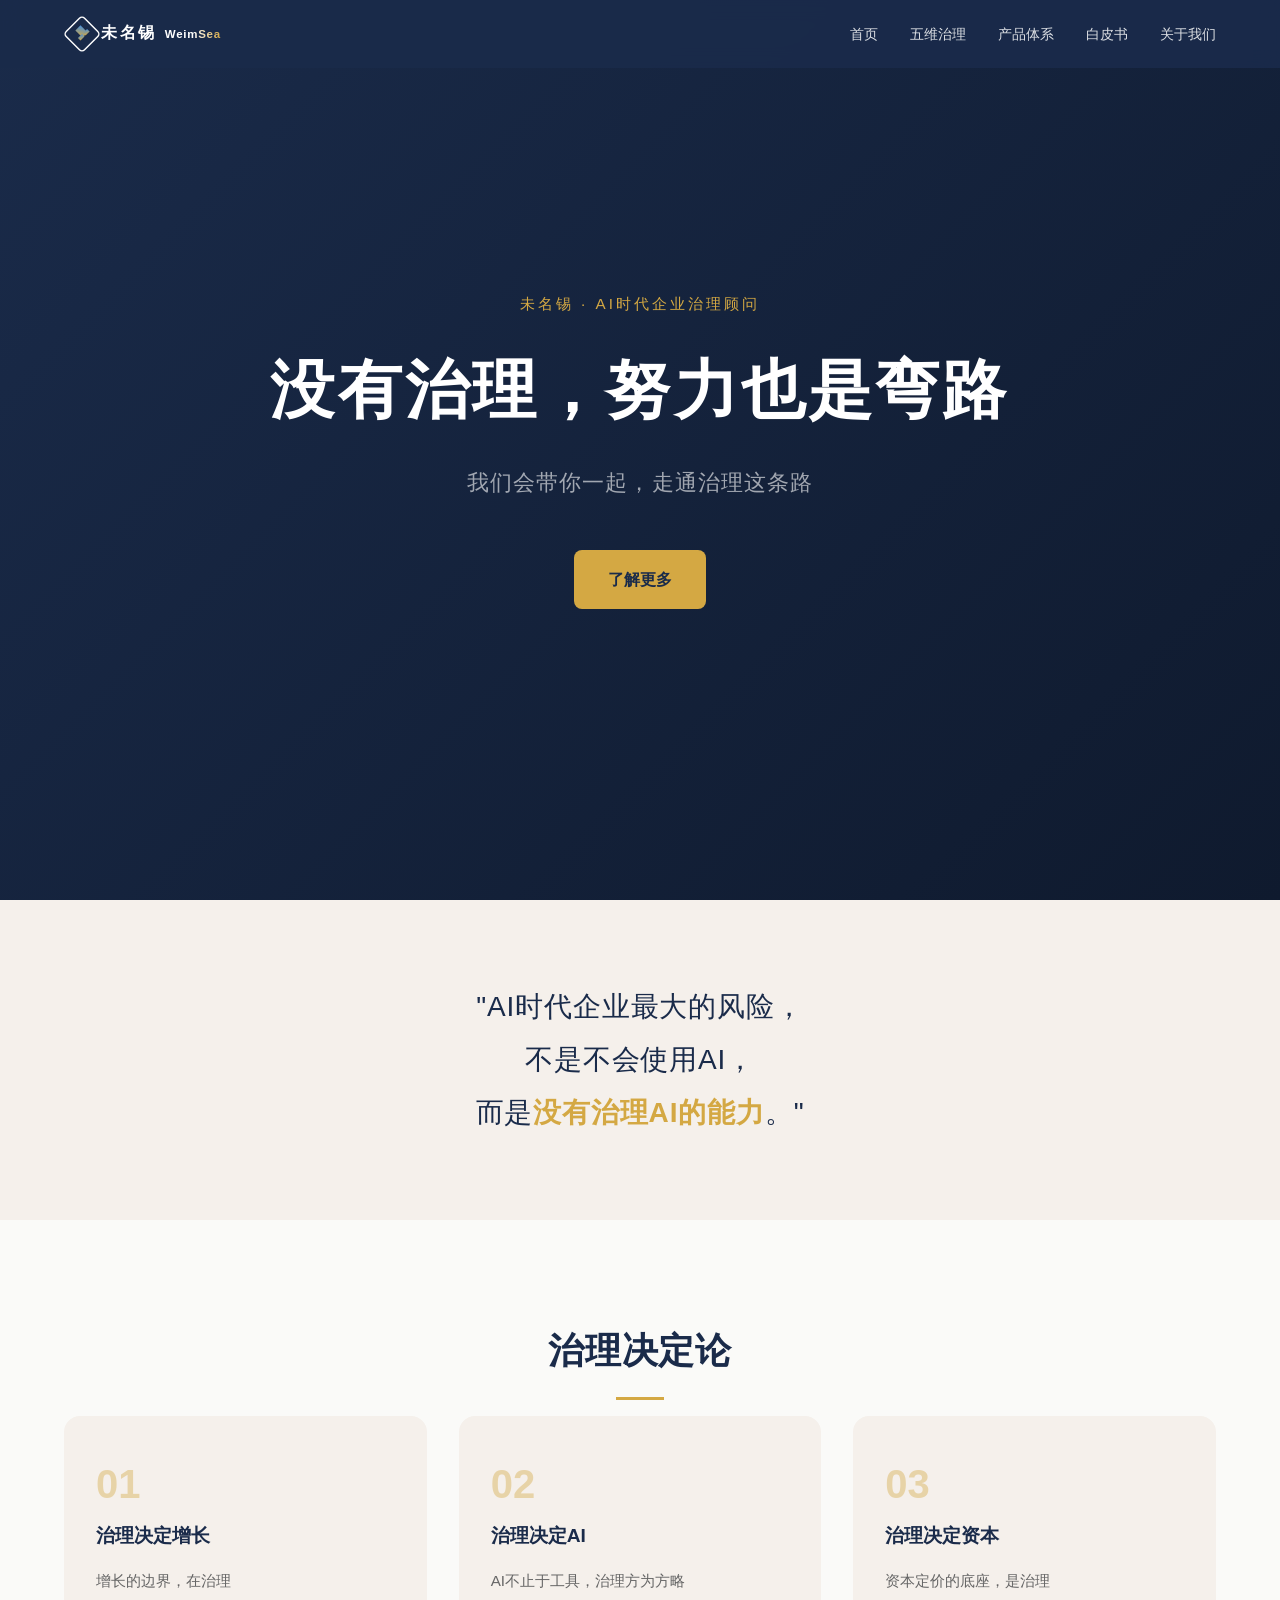
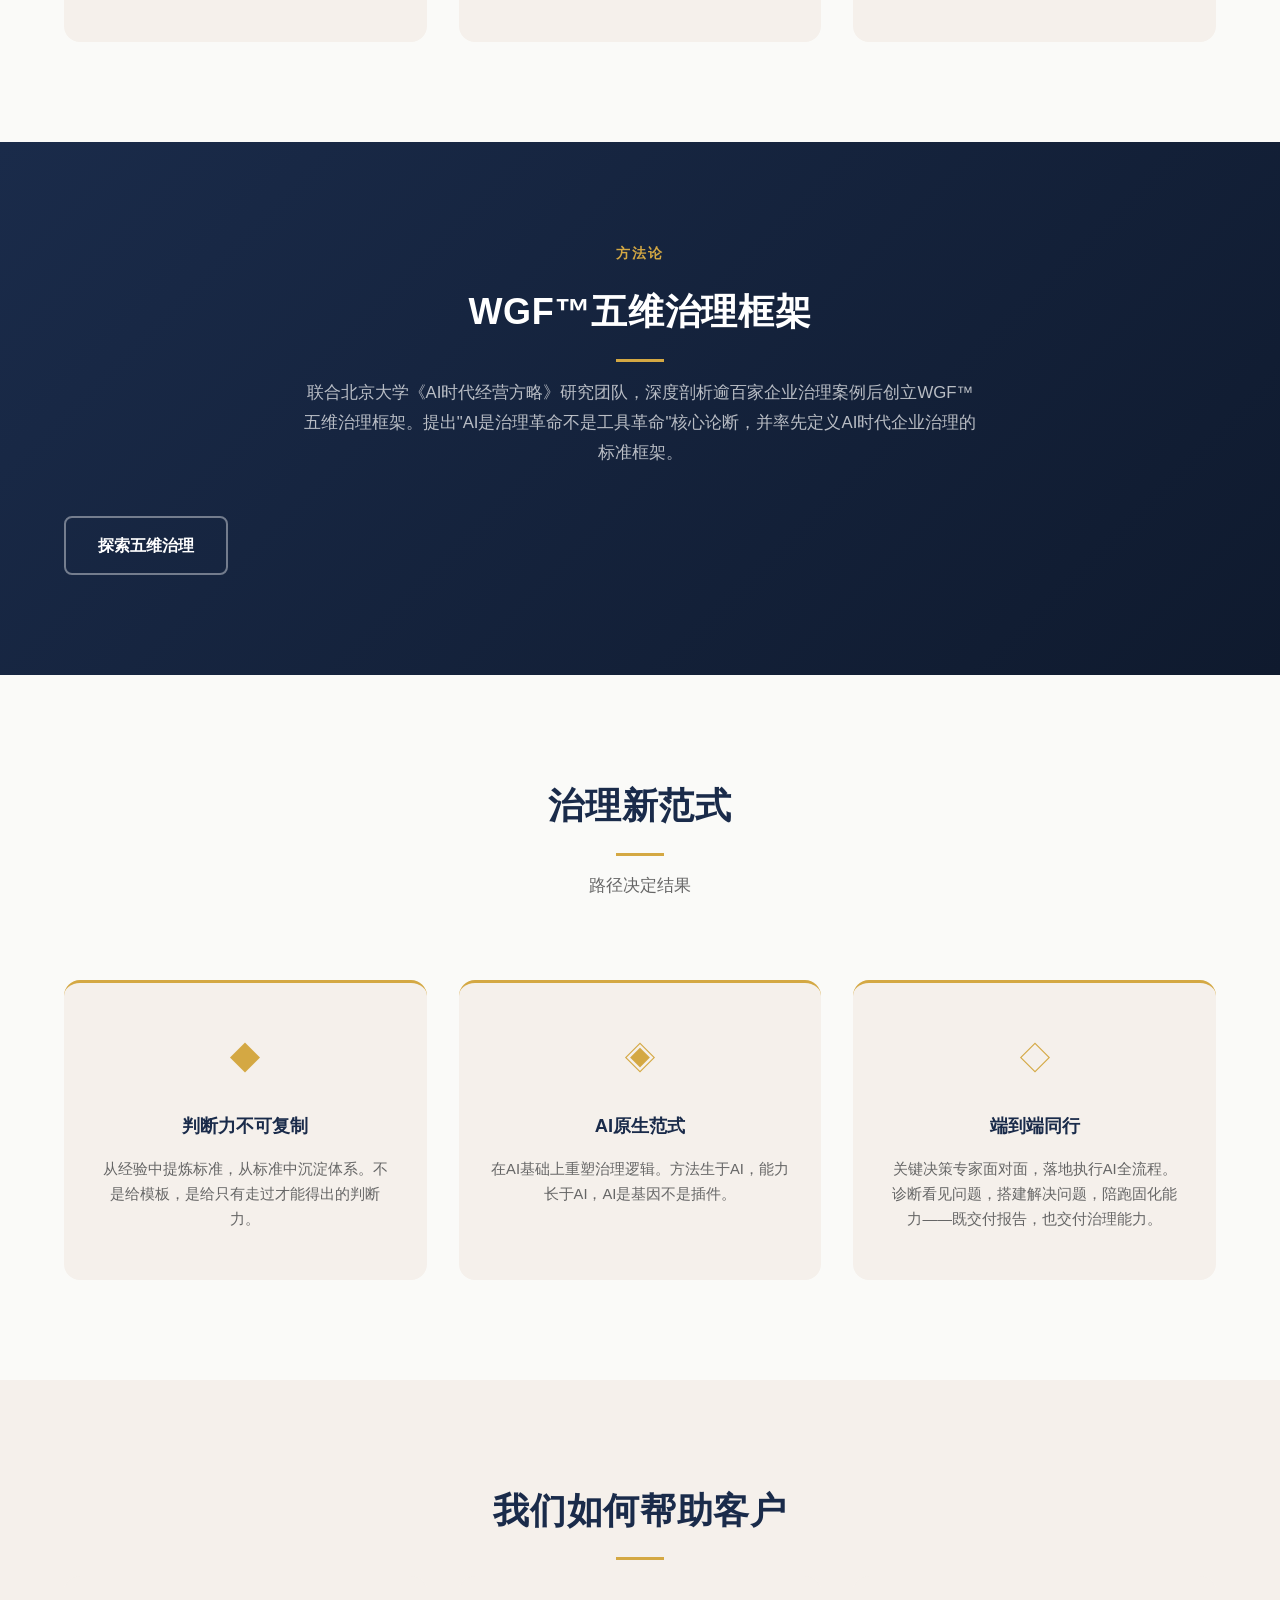
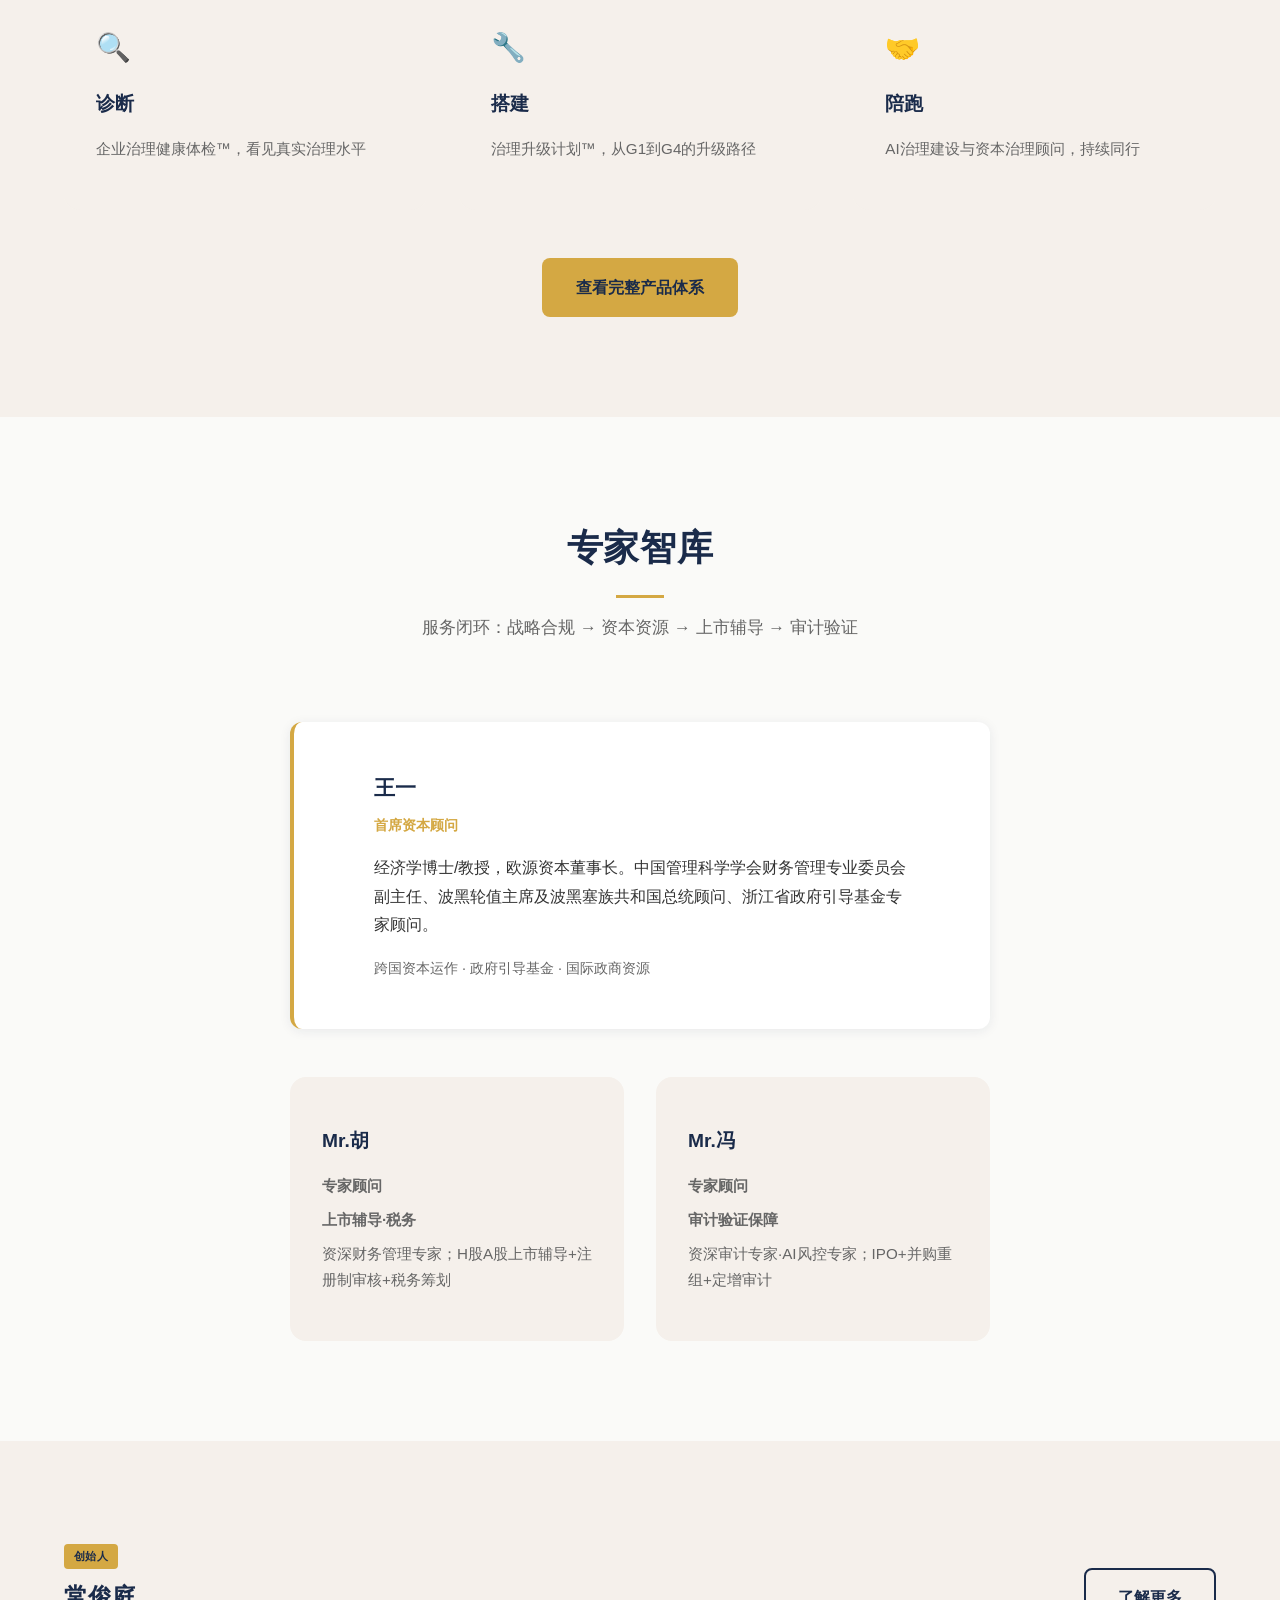
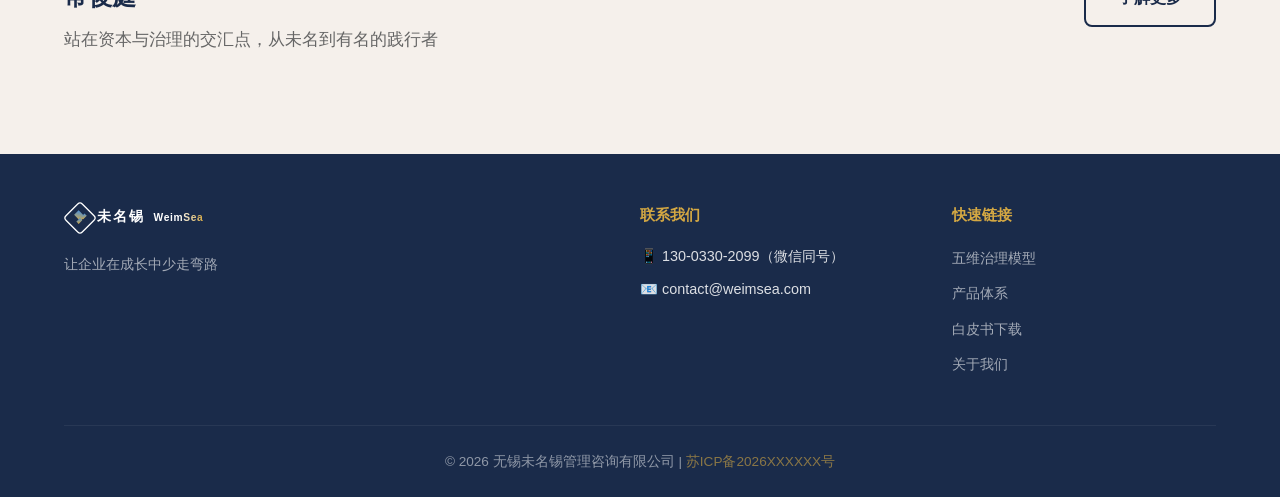
==== commit 1d689fec: "治理决定AI：AI不止于工具，治理方为方略" ====
--- a/index.html
+++ b/index.html
@@ -70,7 +70,7 @@
                 <div class="mck-card">
                     <span class="mck-card-num">02</span>
                     <h3>治理决定AI</h3>
-                    <p>从工具到治理，方为方略</p>
+                    <p>AI不止于工具，治理方为方略</p>
                 </div>
                 <div class="mck-card">
                     <span class="mck-card-num">03</span>
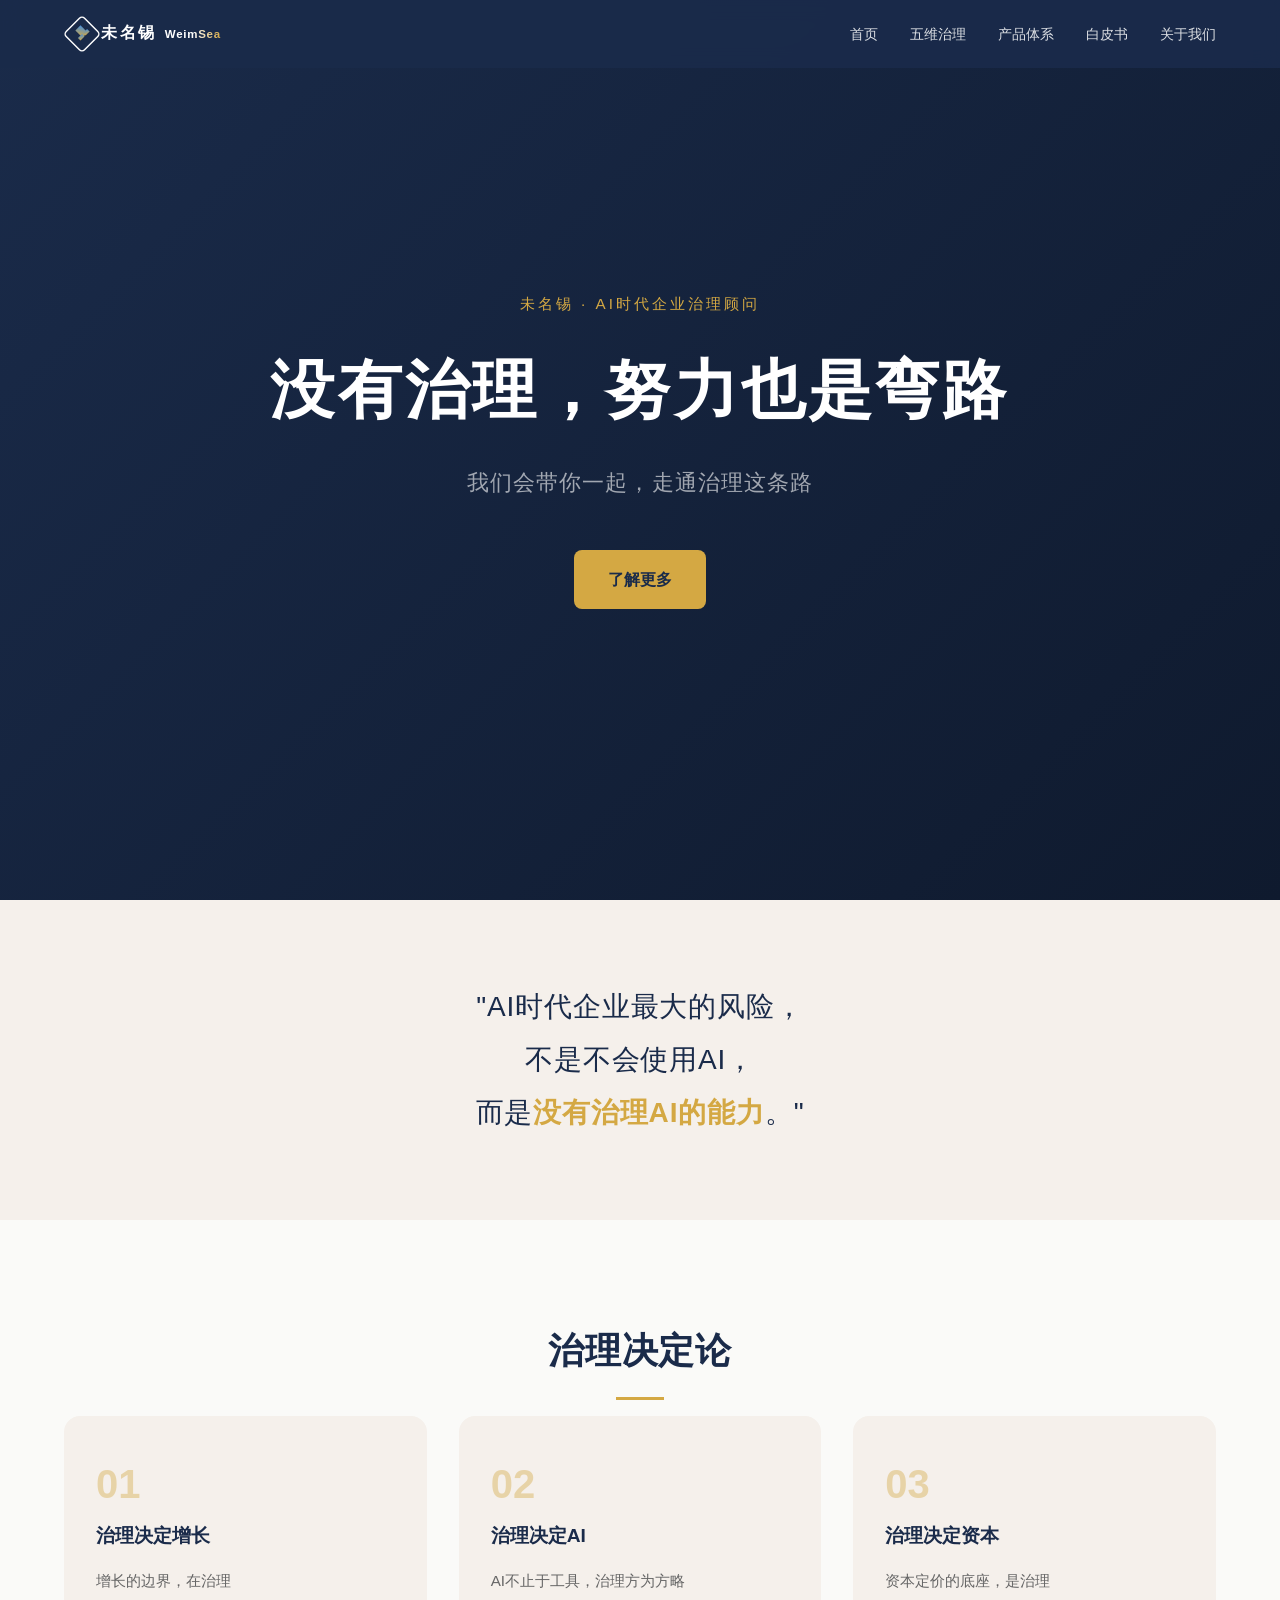
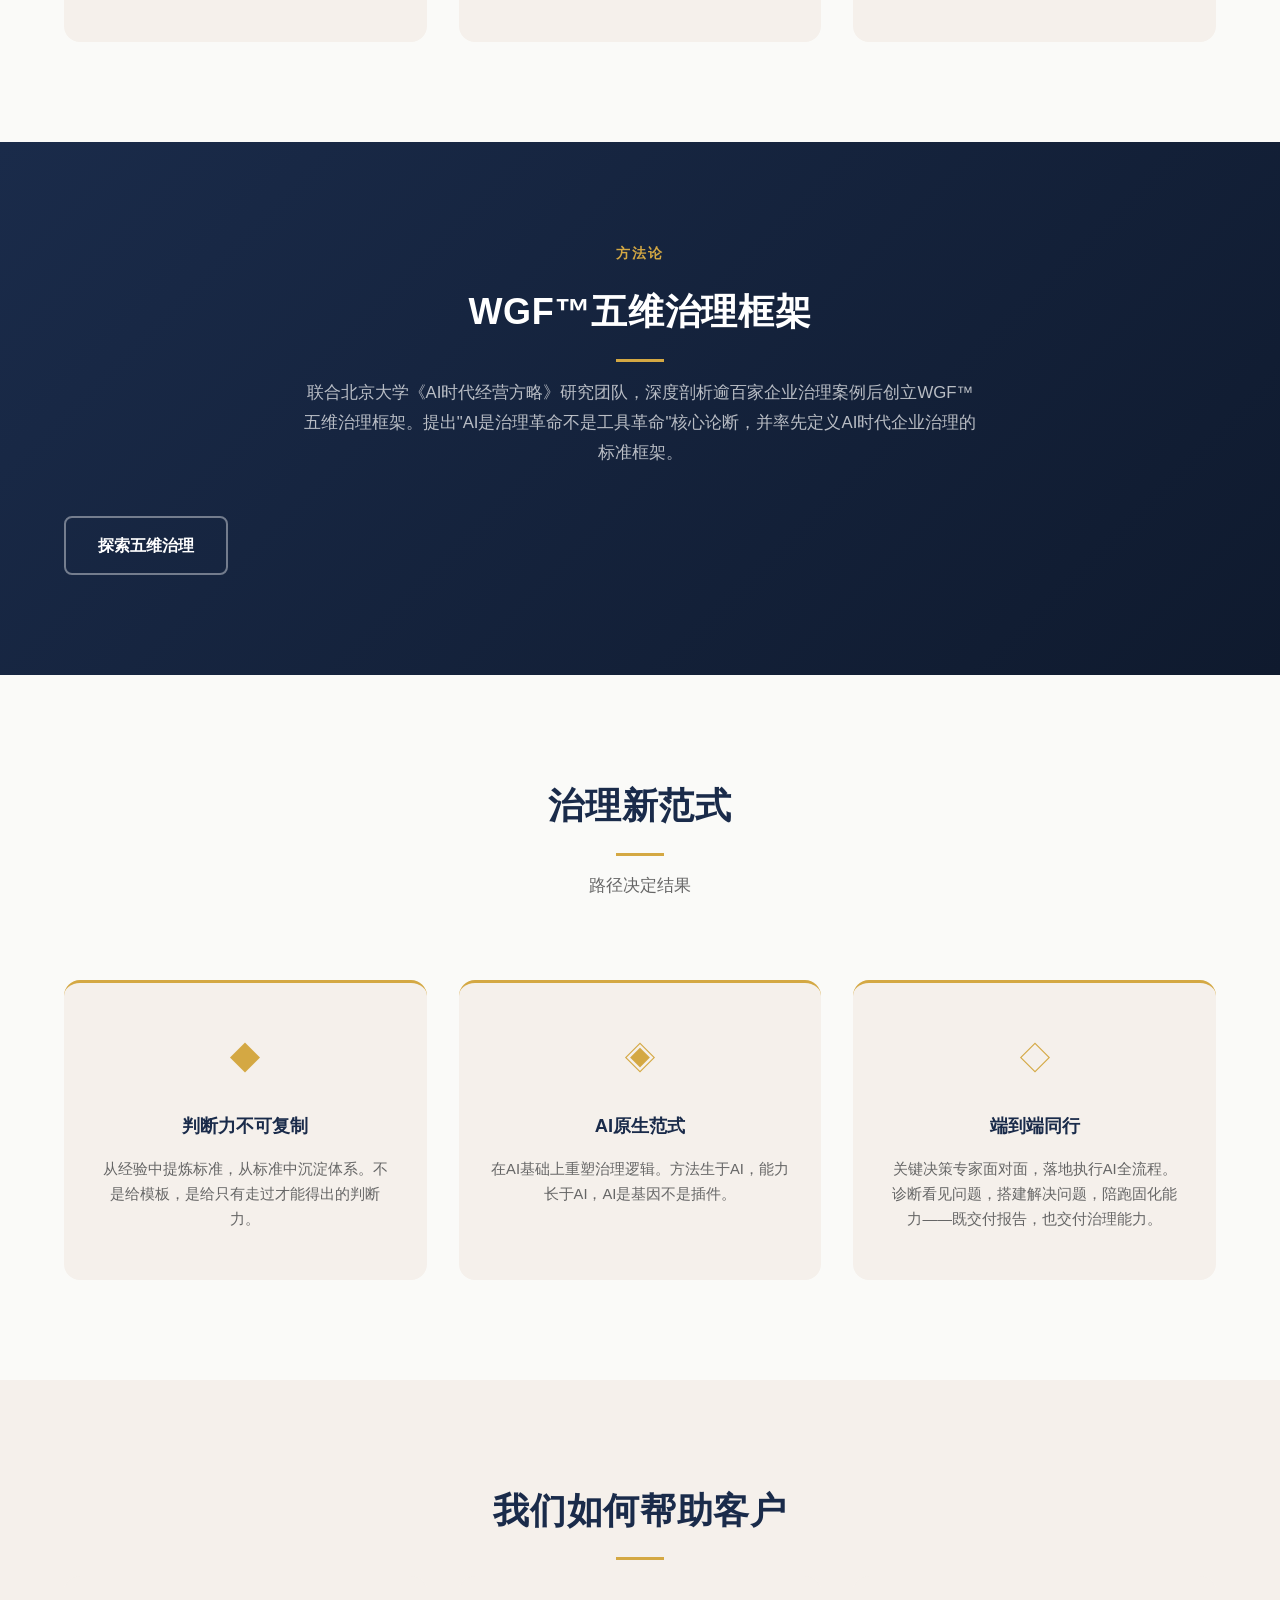
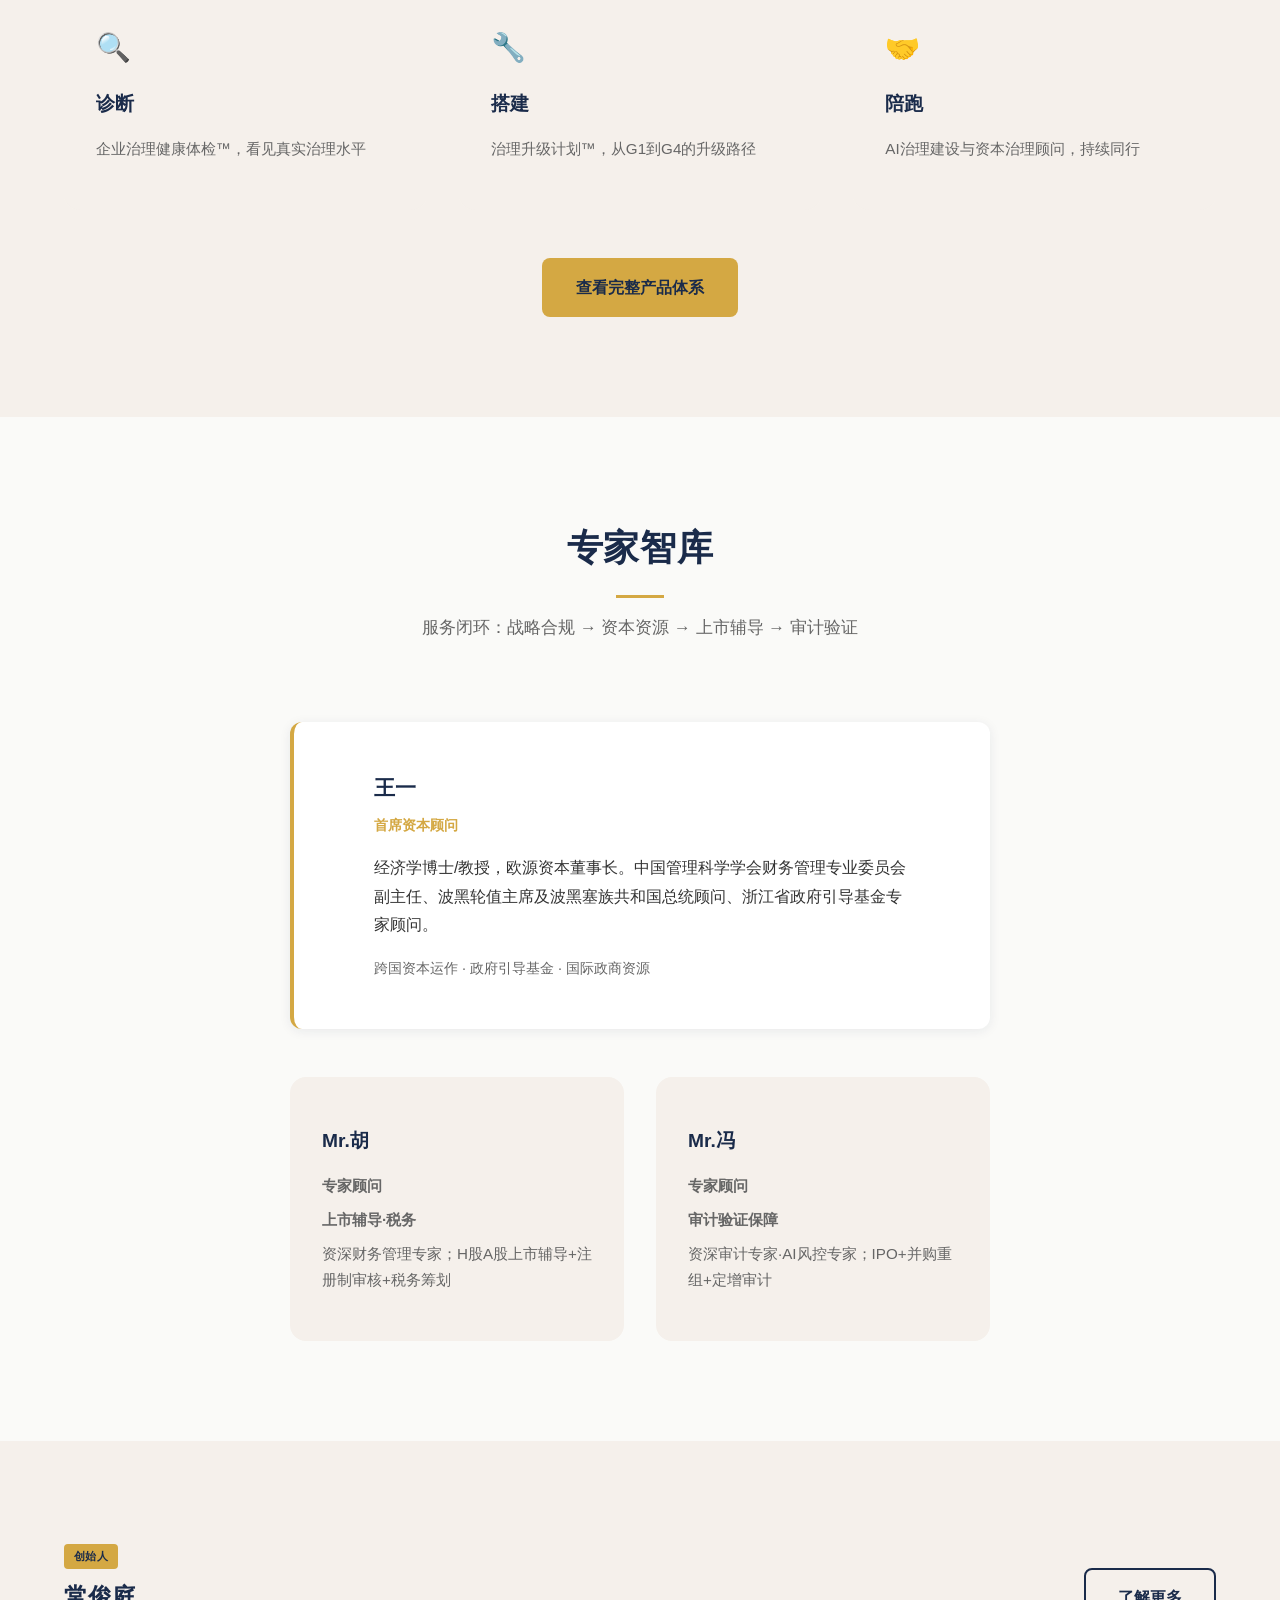
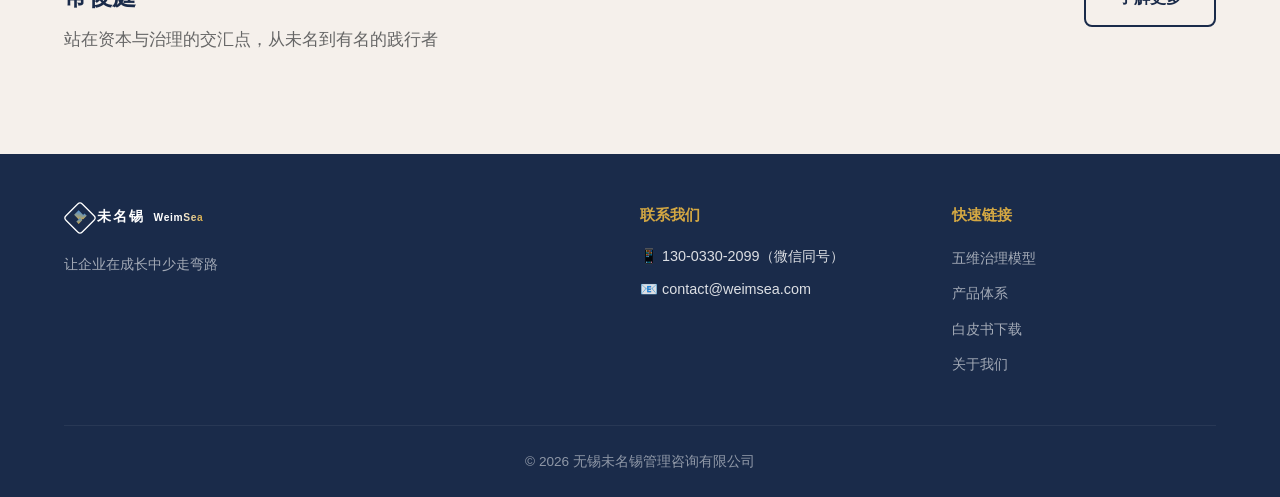
==== commit e112757e: "移除ICP备案号占位符，备案通过后再补" ====
--- a/index.html
+++ b/index.html
@@ -217,7 +217,7 @@
                 </div>
             </div>
             <div class="footer-bottom">
-                <p>© 2026 无锡未名锡管理咨询有限公司 | <a href="https://beian.miit.gov.cn" target="_blank">苏ICP备2026XXXXXX号</a></p>
+                <p>© 2026 无锡未名锡管理咨询有限公司</p>
             </div>
         </div>
     </footer>
--- a/css/style.css
+++ b/css/style.css
@@ -1787,3 +1787,10 @@
         padding: var(--spacing-lg);
     }
 }
+
+/* WeimSea英文品牌名专用字体 */
+.brand-name-en {
+    font-family: "Cormorant Garamond", serif !important;
+    letter-spacing: 0.15em;
+    font-weight: 600;
+}
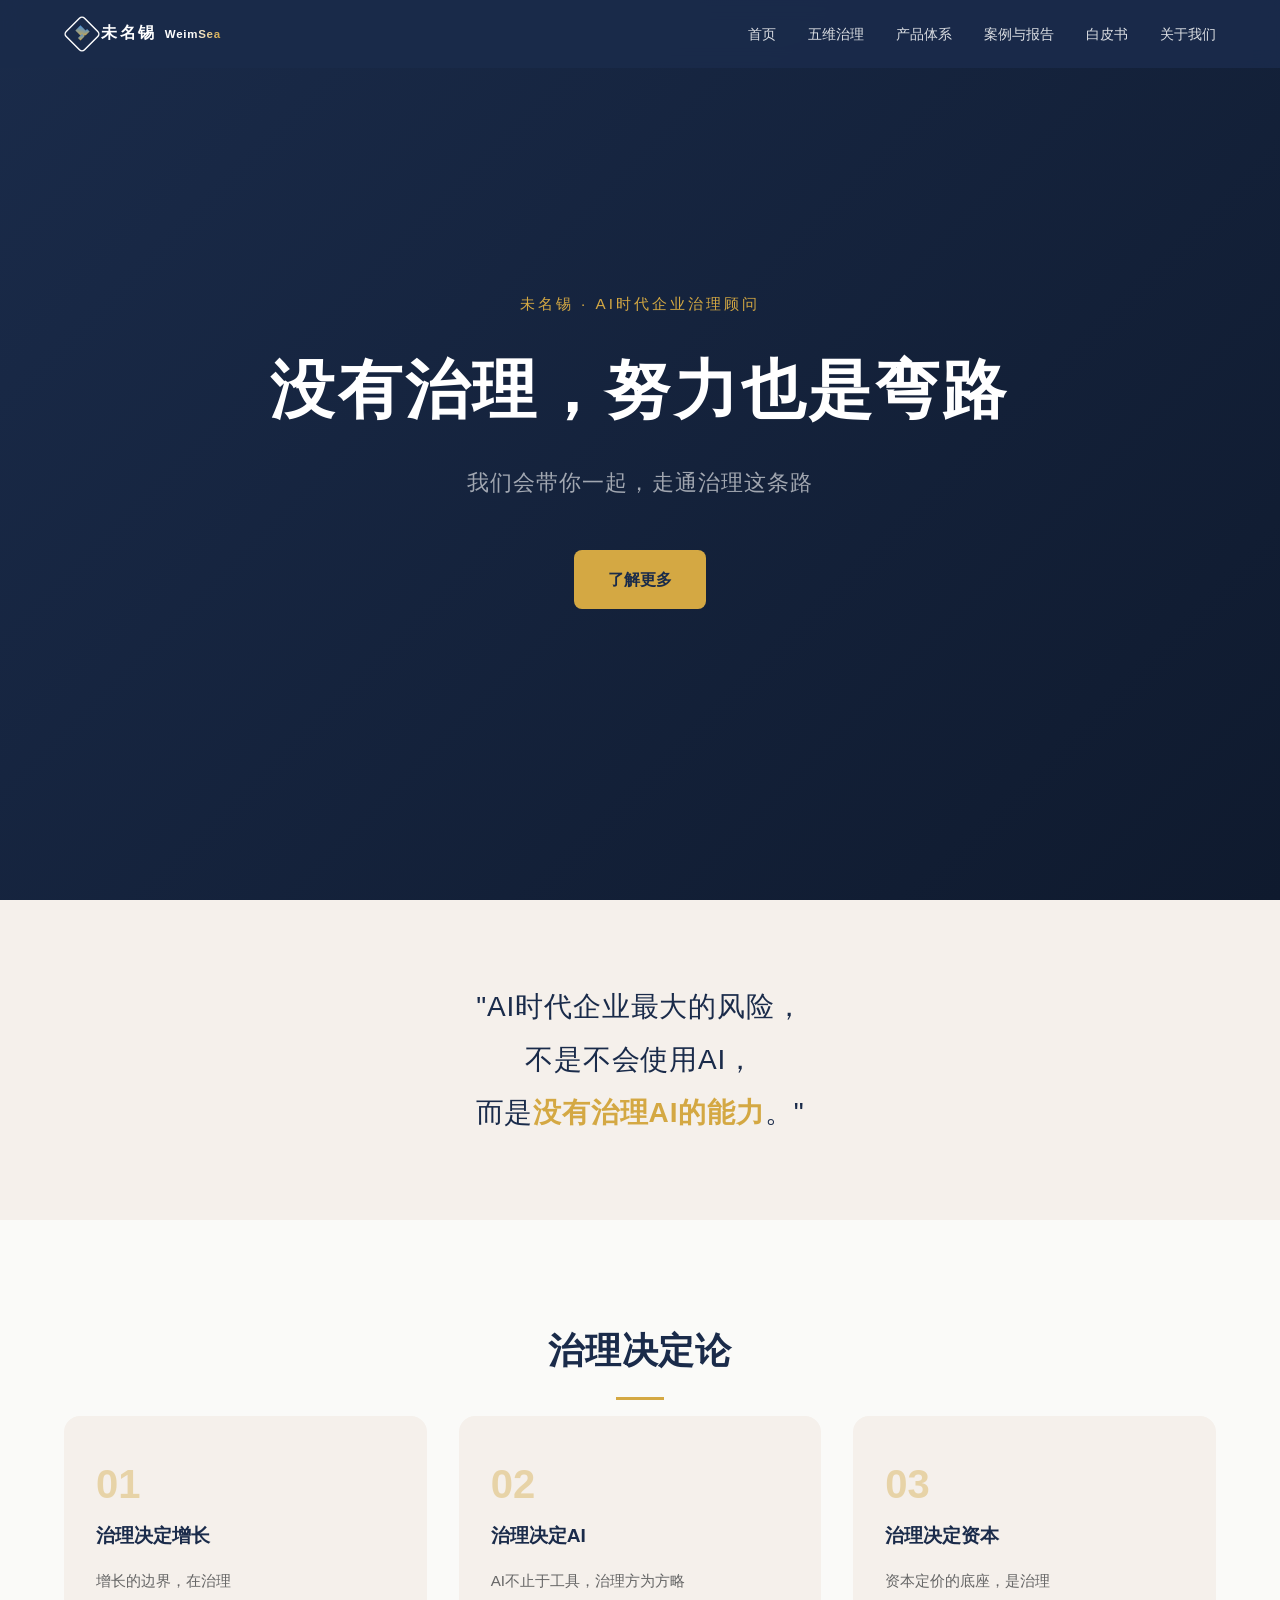
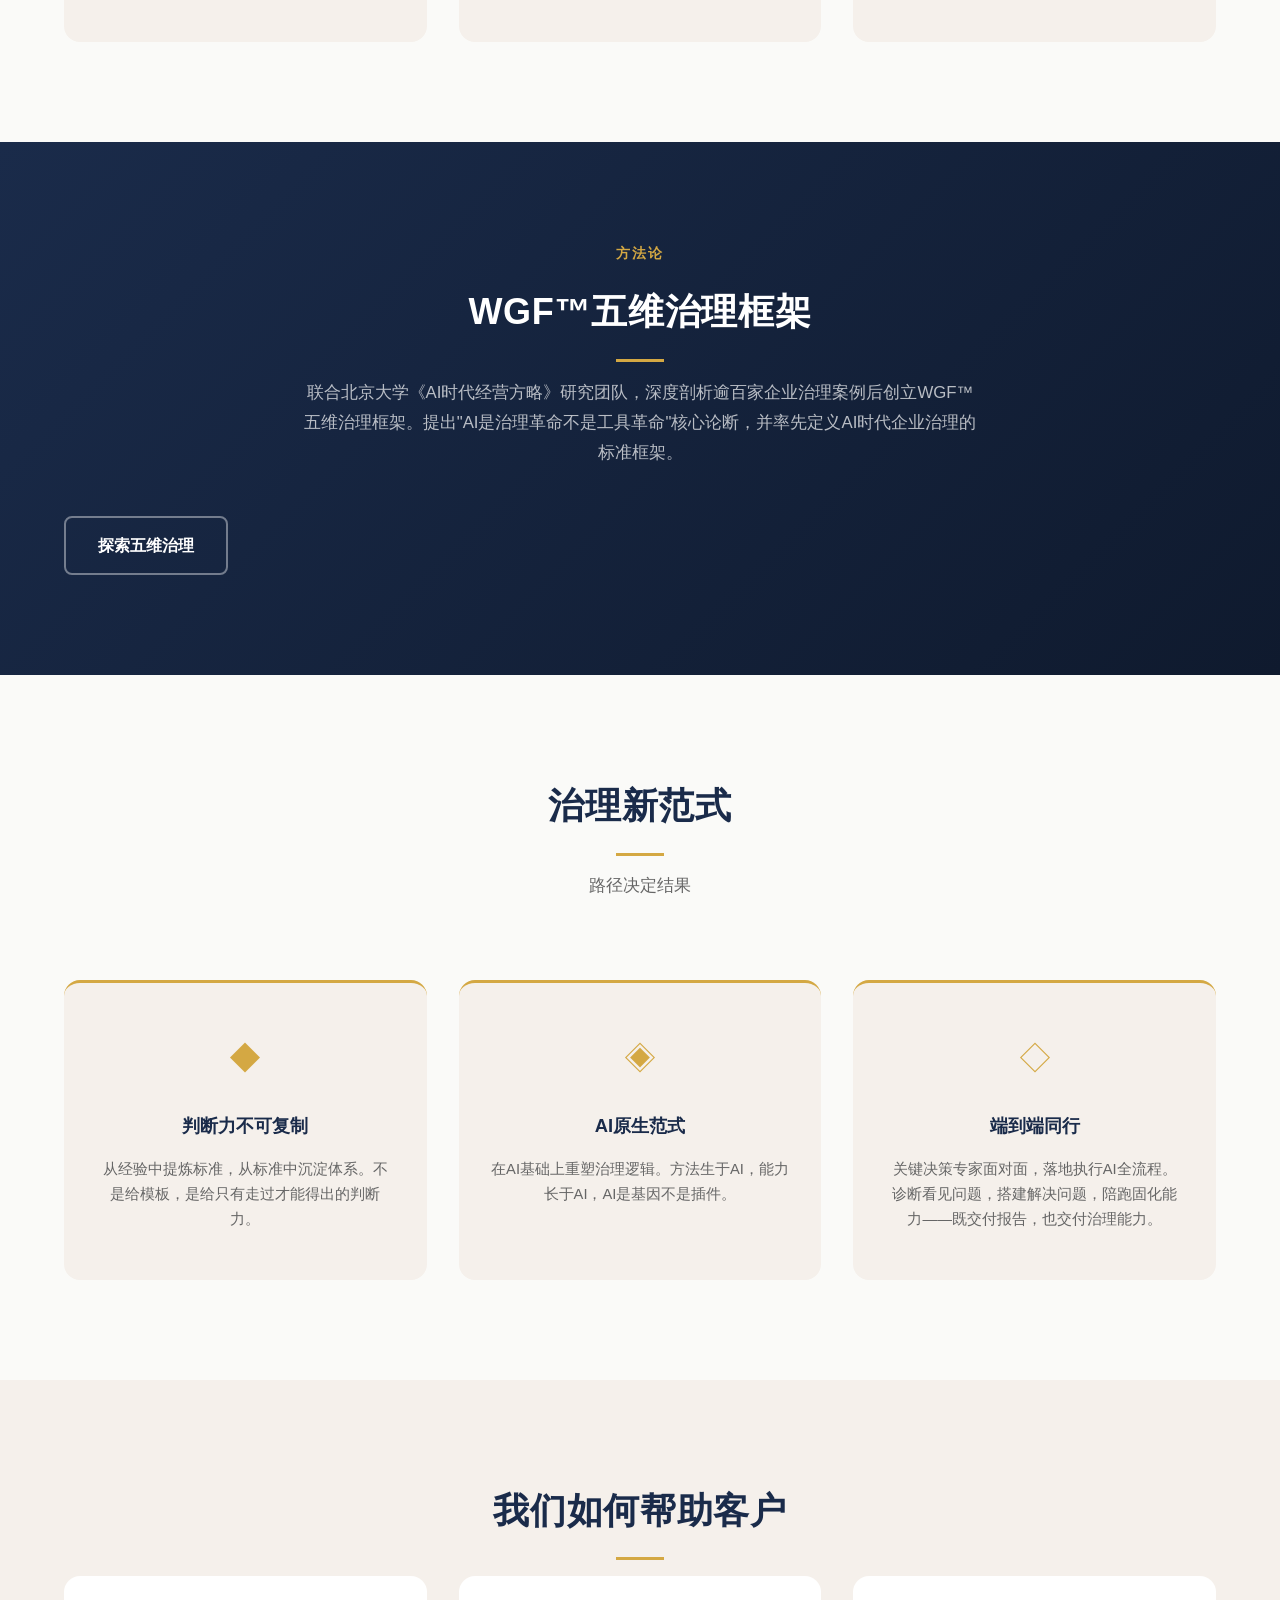
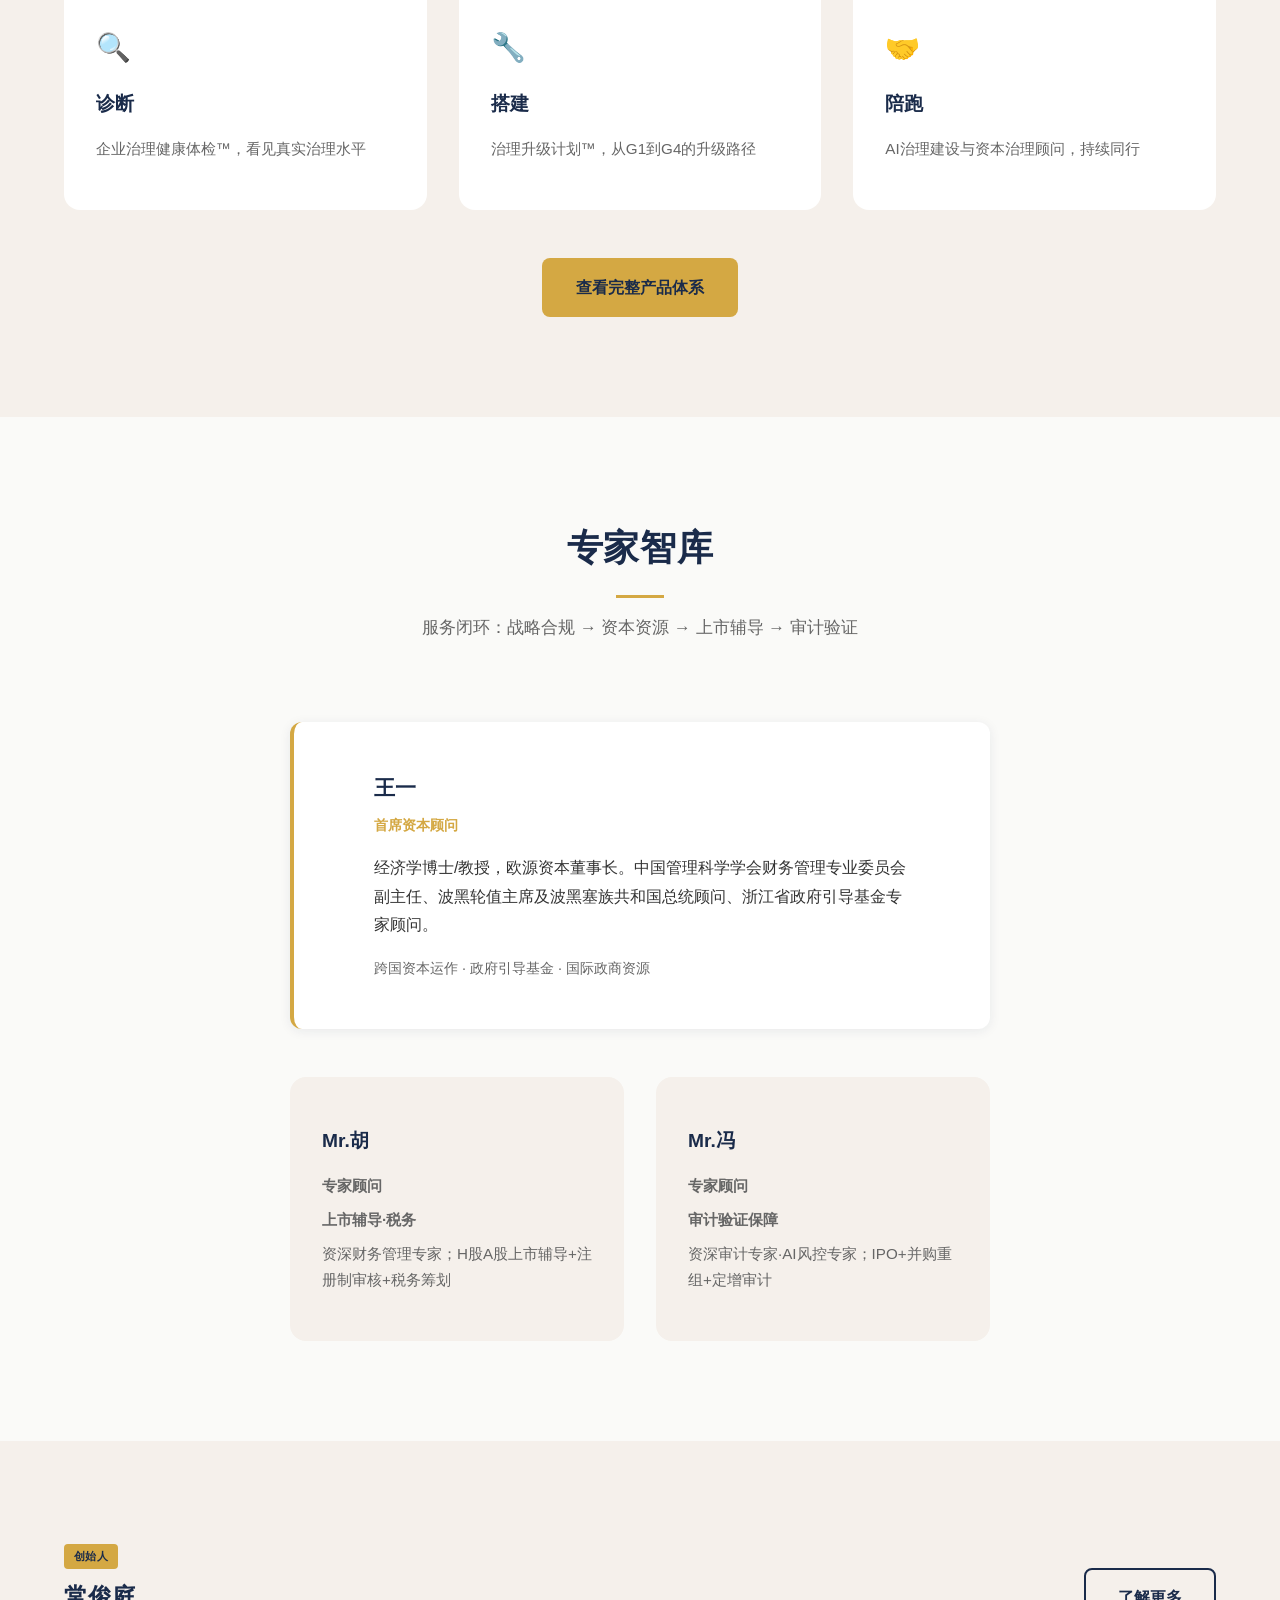
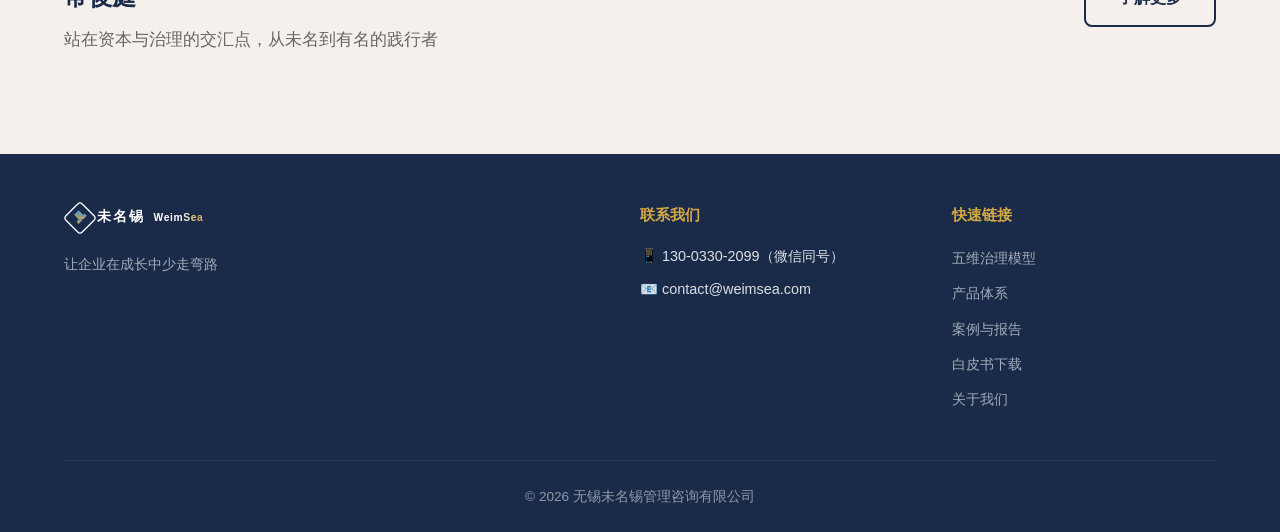
==== commit 5513fbd2: "v3: 三产品架构 + cases页面 + about升级 + 导航统一" ====
--- a/index.html
+++ b/index.html
@@ -5,6 +5,9 @@
     <meta name="viewport" content="width=device-width, initial-scale=1.0">
     <title>未名锡 WeimSea | AI时代企业治理顾问</title>
     <meta name="description" content="未名锡（WeimSea）专注AI时代企业治理，帮助成长型企业从经验驱动走向治理驱动。让企业在成长中少走弯路。">
+    <meta name="keywords" content="企业治理, AI治理, 管理咨询, 未名锡, WeimSea, 企业治理顾问, 公司治理, 治理框架, 企业管理">
+    <link rel="canonical" href="https://weimsea.com/">
+    <meta name="google-site-verification" content="XX-c1E2U71joMBJfQYFkWm0CodTeEIUX12J6WtbiY64">
     <link rel="stylesheet" href="css/style.css">
 </head>
 <body>
@@ -18,6 +21,7 @@
                 <li><a href="index.html" class="active">首页</a></li>
                 <li><a href="wgf.html">五维治理</a></li>
                 <li><a href="products.html">产品体系</a></li>
+                <li><a href="cases.html">案例与报告</a></li>
                 <li><a href="whitepaper.html">白皮书</a></li>
                 <li><a href="about.html">关于我们</a></li>
             </ul>
@@ -31,6 +35,7 @@
             <li><a href="index.html">首页</a></li>
             <li><a href="wgf.html">五维治理</a></li>
             <li><a href="products.html">产品体系</a></li>
+            <li><a href="cases.html">案例与报告</a></li>
             <li><a href="whitepaper.html">白皮书</a></li>
             <li><a href="about.html">关于我们</a></li>
         </ul>
@@ -211,6 +216,7 @@
                     <ul>
                         <li><a href="wgf.html">五维治理模型</a></li>
                         <li><a href="products.html">产品体系</a></li>
+                        <li><a href="cases.html">案例与报告</a></li>
                         <li><a href="whitepaper.html">白皮书下载</a></li>
                         <li><a href="about.html">关于我们</a></li>
                     </ul>
--- a/css/style.css
+++ b/css/style.css
@@ -1794,3 +1794,603 @@
     letter-spacing: 0.15em;
     font-weight: 600;
 }
+
+/* ============================================
+   麦肯锡风格 — 子页面统一补充
+   ============================================ */
+
+/* 页面标题装饰线 */
+.page-header h1::after {
+    content: '';
+    display: block;
+    width: 48px;
+    height: 3px;
+    background: var(--color-gold);
+    margin: var(--spacing-sm) auto 0;
+}
+
+.page-header p {
+    margin-top: var(--spacing-sm);
+}
+
+/* 米白区块内的卡片白底 */
+.mck-cream .mck-card {
+    background: var(--color-white);
+}
+
+/* 深色区块内的卡片 */
+.mck-dark .mck-card {
+    background: rgba(255, 255, 255, 0.06);
+    border: 1px solid rgba(255, 255, 255, 0.1);
+}
+
+.mck-dark .mck-card h3 {
+    color: var(--color-white);
+}
+
+.mck-dark .mck-card p {
+    color: rgba(255, 255, 255, 0.7);
+}
+
+.mck-dark .mck-card p strong {
+    color: var(--color-gold);
+}
+
+.mck-dark .mck-card:hover {
+    background: rgba(255, 255, 255, 0.1);
+    border-color: var(--color-gold);
+}
+
+.mck-dark .mck-card-num {
+    opacity: 1;
+}
+
+/* 四列网格 */
+.mck-cards.four-col {
+    grid-template-columns: repeat(4, 1fr);
+}
+
+/* 高亮卡片（W4 AI治理） */
+.mck-card-highlight {
+    border-left: 4px solid var(--color-gold);
+}
+
+/* 白皮书徽章 */
+.mck-badge {
+    display: inline-block;
+    background: var(--color-gold);
+    color: var(--color-navy);
+    padding: 0.15rem 0.5rem;
+    border-radius: 4px;
+    font-size: 0.75rem;
+    font-weight: 600;
+    margin-bottom: var(--spacing-sm);
+}
+
+.mck-badge.mck-badge-outline {
+    background: transparent;
+    color: var(--color-navy);
+    border: 1px solid var(--color-navy);
+}
+
+.mck-card-meta {
+    font-size: 0.8rem;
+    color: var(--color-text-light);
+    margin-bottom: var(--spacing-sm);
+}
+
+.mck-card-audience {
+    font-size: 0.85rem;
+    color: var(--color-text-light);
+    margin-top: var(--spacing-sm);
+    font-style: italic;
+}
+
+/* 引用署名 */
+.mck-quote-footer {
+    margin-top: var(--spacing-md);
+    font-size: 0.9rem;
+    color: var(--color-text-light);
+    text-align: center;
+}
+
+/* 创始人详情卡片 */
+.founder-detail-card {
+    background: var(--color-white);
+    border-radius: var(--border-radius-lg);
+    padding: var(--spacing-xxl) var(--spacing-xl);
+    box-shadow: var(--shadow-md);
+    max-width: 800px;
+    margin: 0 auto;
+}
+
+.founder-detail-card .founder-label {
+    display: inline-block;
+    background: var(--color-gold);
+    color: var(--color-navy);
+    padding: 0.2rem 0.6rem;
+    border-radius: 4px;
+    font-size: 0.7rem;
+    font-weight: 600;
+    letter-spacing: 0.05em;
+    margin-bottom: var(--spacing-sm);
+}
+
+.founder-detail-card h2 {
+    color: var(--color-navy);
+    font-size: 1.75rem;
+    margin-bottom: var(--spacing-xs);
+}
+
+.founder-detail-card .detail-subtitle {
+    color: var(--color-gold);
+    font-size: 1rem;
+    margin-bottom: var(--spacing-lg);
+}
+
+.founder-detail-card .founder-bio {
+    color: var(--color-text);
+    line-height: 1.9;
+    margin-bottom: var(--spacing-lg);
+}
+
+.founder-detail-card .founder-bio strong {
+    color: var(--color-navy);
+}
+
+/* 联系方式卡片 */
+.contact-card {
+    background: var(--color-white);
+    border-radius: var(--border-radius-lg);
+    padding: var(--spacing-xl);
+    max-width: 500px;
+    margin: 0 auto;
+}
+
+.contact-phone {
+    font-size: 1.5rem;
+    color: var(--color-navy);
+    font-weight: 700;
+    margin-bottom: var(--spacing-xs);
+}
+
+.contact-note {
+    color: var(--color-text-light);
+    margin-bottom: var(--spacing-lg);
+}
+
+.contact-btns {
+    display: flex;
+    gap: var(--spacing-md);
+    justify-content: center;
+    flex-wrap: wrap;
+}
+
+/* 价值观列表（深色区块内） */
+.mck-dark .values-list {
+    text-align: left;
+    margin-top: var(--spacing-md);
+}
+
+.mck-dark .value-item {
+    display: flex;
+    align-items: baseline;
+    gap: var(--spacing-sm);
+    padding: var(--spacing-xs) 0;
+    border-bottom: 1px solid rgba(255, 255, 255, 0.06);
+}
+
+.mck-dark .value-item:last-child {
+    border-bottom: none;
+}
+
+.mck-dark .value-item strong {
+    color: var(--color-gold);
+    font-size: 0.9rem;
+    white-space: nowrap;
+}
+
+.mck-dark .value-item span {
+    color: rgba(255, 255, 255, 0.65);
+    font-size: 0.8rem;
+    line-height: 1.5;
+}
+
+/* 响应式补充 */
+@media (max-width: 768px) {
+    .mck-cards.four-col {
+        grid-template-columns: 1fr 1fr;
+    }
+}
+
+@media (max-width: 480px) {
+    .mck-cards.four-col {
+        grid-template-columns: 1fr;
+    }
+}
+
+/* 产品定价标签 */
+.product-price-tag {
+    font-size: 1.3rem;
+    font-weight: 700;
+    color: var(--color-navy);
+    margin-bottom: var(--spacing-xs);
+}
+
+.product-price-tag span {
+    font-size: 0.85rem;
+    font-weight: 400;
+    color: var(--color-text-light);
+}
+
+
+/* 白皮书留资表单模态框 */
+.form-modal {
+    display: none;
+    position: fixed;
+    z-index: 2000;
+    left: 0;
+    top: 0;
+    width: 100%;
+    height: 100%;
+    background-color: rgba(26, 43, 74, 0.85);
+    backdrop-filter: blur(4px);
+}
+
+.form-modal.active {
+    display: flex;
+    align-items: center;
+    justify-content: center;
+}
+
+.form-modal-content {
+    background: var(--color-white);
+    padding: var(--spacing-xl);
+    border-radius: var(--border-radius-lg);
+    max-width: 420px;
+    width: 90%;
+    position: relative;
+    box-shadow: var(--shadow-lg);
+}
+
+.form-modal-close {
+    position: absolute;
+    top: var(--spacing-md);
+    right: var(--spacing-md);
+    font-size: 1.5rem;
+    color: var(--color-text-light);
+    cursor: pointer;
+    transition: var(--transition);
+}
+
+.form-modal-close:hover {
+    color: var(--color-navy);
+}
+
+.form-modal-content h3 {
+    color: var(--color-navy);
+    font-size: 1.3rem;
+    margin-bottom: var(--spacing-xs);
+}
+
+.form-modal-sub {
+    color: var(--color-text-light);
+    font-size: 0.9rem;
+    margin-bottom: var(--spacing-lg);
+}
+
+.form-modal .form-group {
+    margin-bottom: var(--spacing-md);
+}
+
+.form-modal .form-group label {
+    display: block;
+    margin-bottom: var(--spacing-xs);
+    color: var(--color-text);
+    font-weight: 500;
+    font-size: 0.9rem;
+}
+
+.form-modal .form-group input {
+    width: 100%;
+    padding: 0.75rem;
+    border: 1px solid #ddd;
+    border-radius: var(--border-radius);
+    font-size: 1rem;
+    font-family: inherit;
+    transition: var(--transition);
+}
+
+.form-modal .form-group input:focus {
+    outline: none;
+    border-color: var(--color-gold);
+    box-shadow: 0 0 0 3px rgba(212, 168, 67, 0.2);
+}
+
+.form-success {
+    text-align: center;
+    padding: var(--spacing-xl);
+}
+
+.form-success-icon {
+    font-size: 3rem;
+    margin-bottom: var(--spacing-md);
+}
+
+.form-success h3 {
+    color: var(--color-navy);
+    margin-bottom: var(--spacing-sm);
+}
+
+.form-success p {
+    color: var(--color-text-light);
+    margin-bottom: var(--spacing-lg);
+}
+
+
+/* ============================================
+   创始人板块 — 判断力展示风格
+   ============================================ */
+
+/* 创始人卡片增强 */
+.founder-detail-card.founder-judgments {
+    padding: var(--spacing-xl);
+}
+
+/* 模块1：核心身份 */
+.founder-identity {
+    text-align: center;
+    margin-bottom: var(--spacing-xl);
+    padding-bottom: var(--spacing-xl);
+    border-bottom: 1px solid rgba(26, 43, 74, 0.1);
+}
+
+.founder-identity h2 {
+    font-size: 2rem;
+    margin: var(--spacing-sm) 0 var(--spacing-xs);
+}
+
+.founder-identity .founder-title {
+    color: var(--color-gold);
+    font-size: 1.05rem;
+    font-weight: 500;
+    margin-bottom: var(--spacing-sm);
+}
+
+.founder-identity .founder-slogan {
+    color: var(--color-text-light);
+    font-size: 1rem;
+    font-style: italic;
+    max-width: 500px;
+    margin: 0 auto;
+}
+
+/* 模块2：核心判断力 */
+.founder-judgments-section {
+    margin-bottom: var(--spacing-xl);
+    padding-bottom: var(--spacing-xl);
+    border-bottom: 1px solid rgba(26, 43, 74, 0.1);
+}
+
+.judgments-title {
+    text-align: center;
+    font-size: 1.2rem;
+    color: var(--color-navy);
+    margin-bottom: var(--spacing-xs);
+    font-weight: 700;
+}
+
+.judgments-intro {
+    text-align: center;
+    color: var(--color-text-light);
+    font-size: 0.9rem;
+    margin-bottom: var(--spacing-lg);
+    font-style: italic;
+}
+
+.judgment-list {
+    display: flex;
+    flex-direction: column;
+    gap: var(--spacing-md);
+}
+
+.judgment-item {
+    background: var(--color-cream);
+    border-radius: var(--border-radius);
+    padding: var(--spacing-md);
+    border-left: 3px solid var(--color-gold);
+    transition: var(--transition);
+}
+
+.judgment-item:hover {
+    transform: translateX(5px);
+    box-shadow: var(--shadow-sm);
+}
+
+.judgment-flow {
+    display: flex;
+    flex-wrap: wrap;
+    align-items: center;
+    gap: var(--spacing-xs);
+    font-size: 0.95rem;
+    line-height: 1.7;
+}
+
+.judgment-scenario {
+    color: var(--color-text);
+    flex-basis: 100%;
+}
+
+.judgment-arrow {
+    color: var(--color-gold);
+    font-weight: 700;
+    flex-shrink: 0;
+}
+
+.judgment-decision {
+    color: var(--color-navy);
+    font-weight: 600;
+    flex-basis: 100%;
+    padding-left: 1.5rem;
+}
+
+.judgment-result {
+    color: var(--color-text-light);
+    font-size: 0.9rem;
+    flex-basis: 100%;
+    padding-left: 1.5rem;
+}
+
+.judgment-result::before {
+    content: '→ ';
+    color: var(--color-gold);
+}
+
+/* 模块3：专业积累 */
+.founder-credentials-section {
+    margin-bottom: var(--spacing-xl);
+    padding-bottom: var(--spacing-xl);
+    border-bottom: 1px solid rgba(26, 43, 74, 0.1);
+}
+
+.credentials-title {
+    text-align: center;
+    font-size: 1.2rem;
+    color: var(--color-navy);
+    margin-bottom: var(--spacing-lg);
+    font-weight: 700;
+}
+
+.credentials-grid {
+    display: grid;
+    grid-template-columns: repeat(3, 1fr);
+    gap: var(--spacing-md);
+}
+
+.credential-block {
+    display: flex;
+    align-items: flex-start;
+    gap: var(--spacing-sm);
+    padding: var(--spacing-md);
+    background: var(--color-cream);
+    border-radius: var(--border-radius);
+}
+
+.credential-icon {
+    font-size: 1.5rem;
+    flex-shrink: 0;
+}
+
+.credential-content h4 {
+    font-size: 0.95rem;
+    color: var(--color-navy);
+    margin-bottom: var(--spacing-xs);
+    font-weight: 600;
+}
+
+.credential-content p {
+    font-size: 0.85rem;
+    color: var(--color-text-light);
+    line-height: 1.6;
+}
+
+.credential-content strong {
+    color: var(--color-navy);
+}
+
+/* 模块4：方法论 */
+.founder-methodology-section {
+    margin-bottom: var(--spacing-xl);
+    padding-bottom: var(--spacing-xl);
+    border-bottom: 1px solid rgba(26, 43, 74, 0.1);
+}
+
+.methodology-title {
+    text-align: center;
+    font-size: 1.2rem;
+    color: var(--color-navy);
+    margin-bottom: var(--spacing-lg);
+    font-weight: 700;
+}
+
+.methodology-list {
+    display: flex;
+    flex-direction: column;
+    gap: var(--spacing-sm);
+    max-width: 600px;
+    margin: 0 auto;
+}
+
+.methodology-item {
+    display: flex;
+    align-items: center;
+    gap: var(--spacing-md);
+    padding: var(--spacing-sm) var(--spacing-md);
+    background: var(--color-cream);
+    border-radius: var(--border-radius);
+}
+
+.methodology-badge {
+    background: var(--color-gold);
+    color: var(--color-navy);
+    padding: 0.15rem 0.5rem;
+    border-radius: 4px;
+    font-size: 0.7rem;
+    font-weight: 600;
+    flex-shrink: 0;
+}
+
+.methodology-text {
+    color: var(--color-text);
+    font-size: 0.95rem;
+}
+
+/* 模块5：收尾语 */
+.founder-closing {
+    text-align: center;
+    padding-top: var(--spacing-md);
+}
+
+.founder-closing p {
+    color: var(--color-text-light);
+    font-size: 1rem;
+    font-style: italic;
+    max-width: 400px;
+    margin: 0 auto;
+}
+
+/* 响应式适配 */
+@media (max-width: 768px) {
+    .founder-detail-card.founder-judgments {
+        padding: var(--spacing-lg) var(--spacing-md);
+    }
+    
+    .credentials-grid {
+        grid-template-columns: 1fr;
+    }
+    
+    .judgment-flow {
+        font-size: 0.9rem;
+    }
+    
+    .founder-identity h2 {
+        font-size: 1.75rem;
+    }
+}
+
+@media (max-width: 480px) {
+    .judgment-item {
+        padding: var(--spacing-sm);
+    }
+    
+    .credential-block {
+        flex-direction: column;
+        text-align: center;
+    }
+    
+    .methodology-item {
+        flex-direction: column;
+        text-align: center;
+        gap: var(--spacing-xs);
+    }
+}
